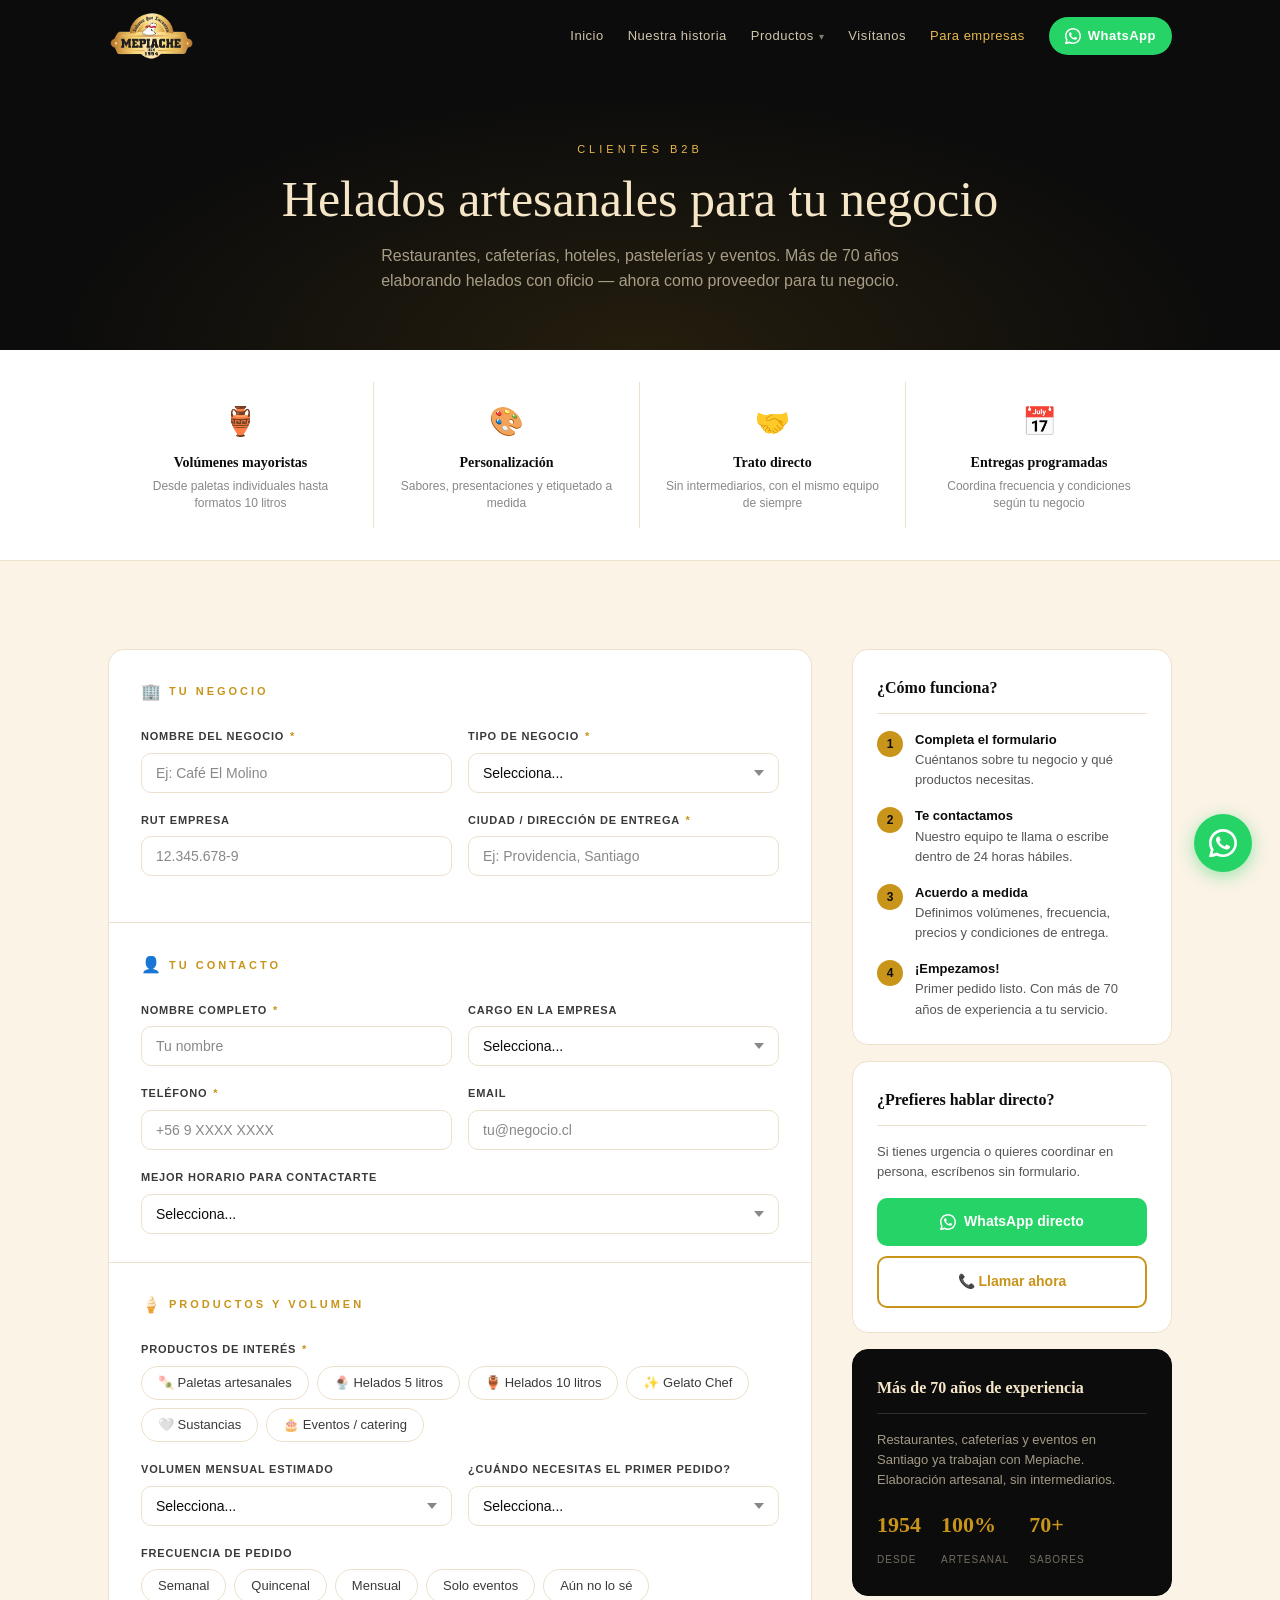
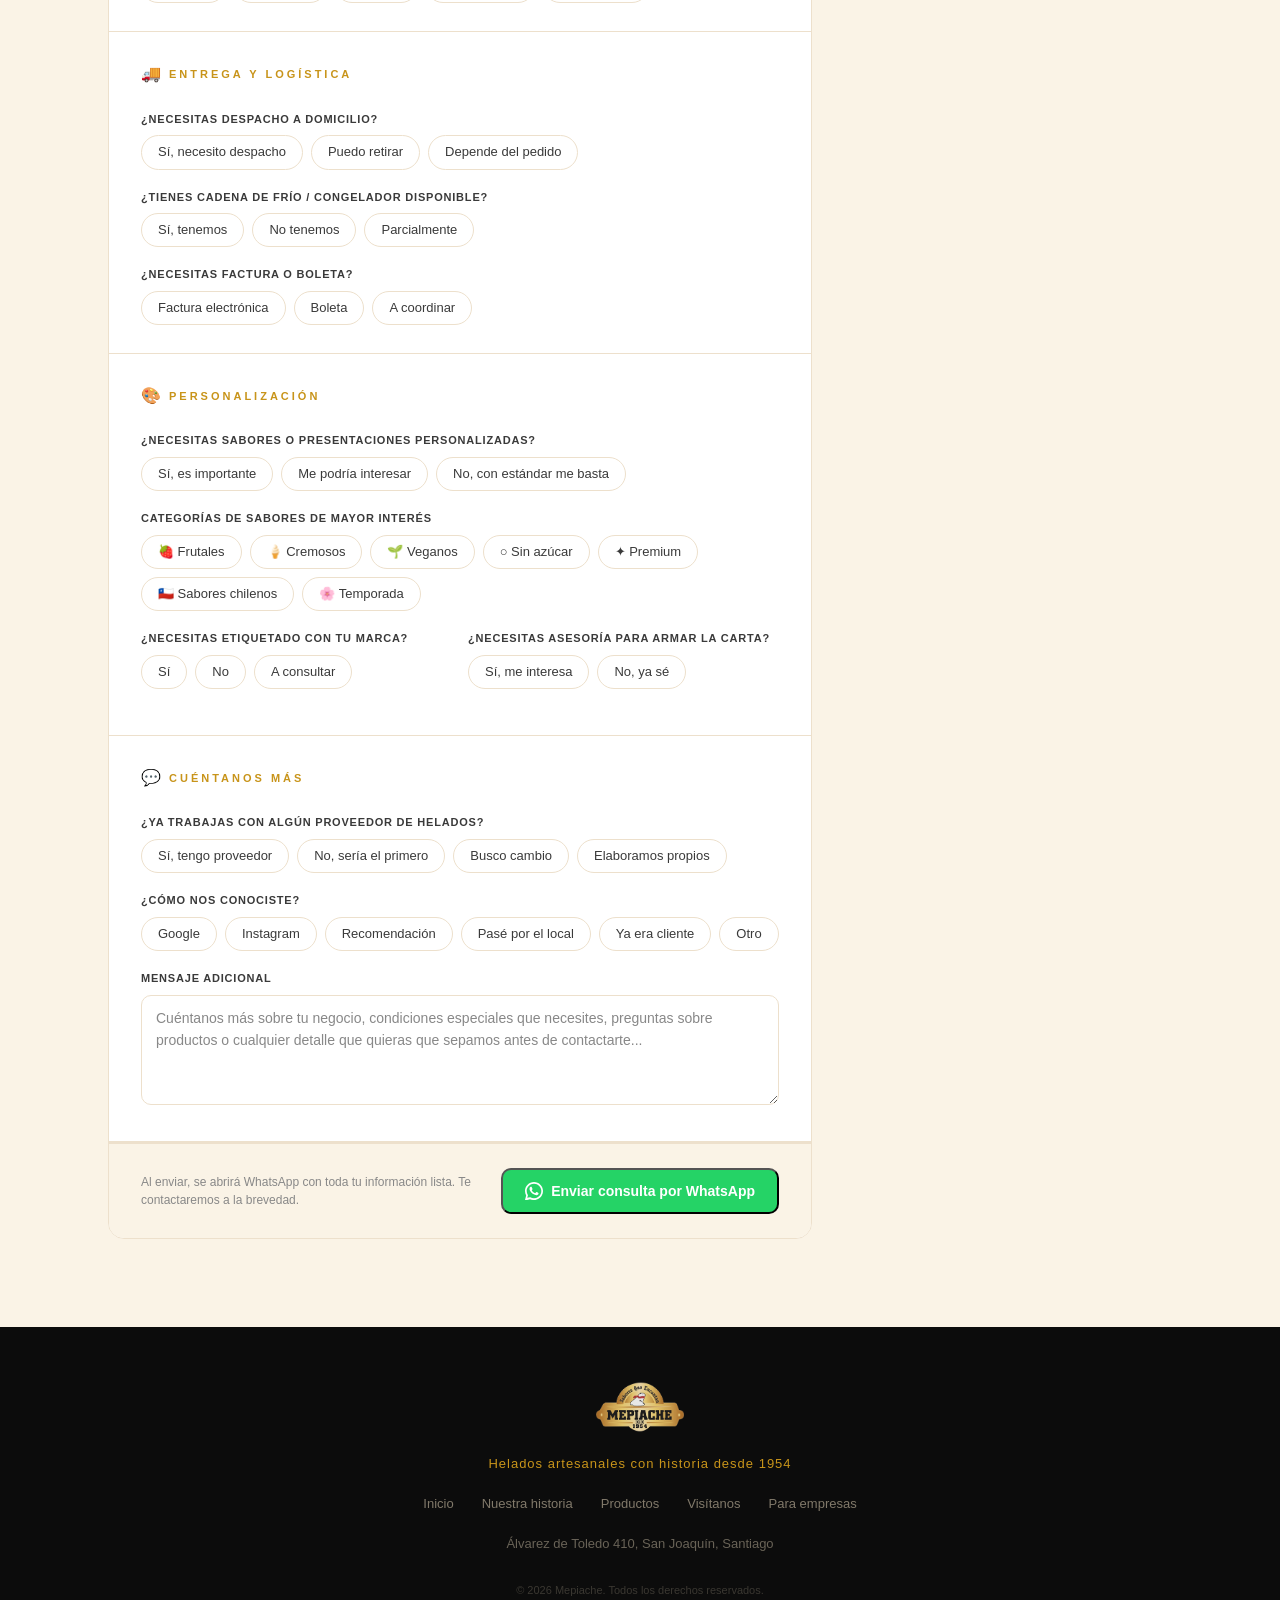
==== b2b.html @ dd3cbb59 "Conecto proyecto local con GitHub" ====
<!DOCTYPE html>
<html lang="es">
<head>
  <meta charset="UTF-8">
  <meta name="viewport" content="width=device-width, initial-scale=1.0">
  <title>Para Empresas — Mepiache Helados Artesanales</title>
  <meta name="description" content="Somos proveedores de helados artesanales para restaurantes, cafeterías, hoteles y eventos en Santiago. Más de 70 años de experiencia.">
  <link rel="stylesheet" href="styles.css">
</head>
<body>

  <!-- ════════════════ HEADER ════════════════ -->
  <header class="header">
    <div class="container header-inner">
      <a href="index.html" class="logo-link">
        <img src="logo.png" alt="Mepiache Helados Artesanales" class="logo-img">
      </a>
      <button class="menu-toggle" aria-label="Abrir menú" aria-expanded="false">
        <span></span><span></span><span></span>
      </button>
      <nav class="nav">
        <a href="index.html">Inicio</a>
        <a href="historia.html">Nuestra historia</a>
        <div class="nav-item">
          <a href="productos.html">Productos</a>
          <div class="dropdown-menu">
            <a href="productos.html#paletas"><span class="dropdown-icono">🍡</span>Paletas</a>
            <a href="productos.html#5litros"><span class="dropdown-icono">🍨</span>5 Litros</a>
            <a href="productos.html#10litros"><span class="dropdown-icono">🏺</span>10 Litros</a>
            <a href="productos.html#gelato"><span class="dropdown-icono">✨</span>Gelato Chef</a>
            <a href="productos.html#sustancias"><span class="dropdown-icono">🤍</span>Sustancias</a>
          </div>
        </div>
        <a href="visitanos.html">Visítanos</a>
        <a href="b2b.html" class="activo">Para empresas</a>
        <a href="https://wa.me/56963914909?text=Hola%20Mepiache" target="_blank" class="btn-whatsapp">
          <svg xmlns="http://www.w3.org/2000/svg" width="16" height="16" fill="currentColor" viewBox="0 0 24 24"><path d="M17.472 14.382c-.297-.149-1.758-.867-2.03-.967-.273-.099-.471-.148-.67.15-.197.297-.767.966-.94 1.164-.173.199-.347.223-.644.075-.297-.15-1.255-.463-2.39-1.475-.883-.788-1.48-1.761-1.653-2.059-.173-.297-.018-.458.13-.606.134-.133.298-.347.446-.52.149-.174.198-.298.298-.497.099-.198.05-.371-.025-.52-.075-.149-.669-1.612-.916-2.207-.242-.579-.487-.5-.669-.51-.173-.008-.371-.01-.57-.01-.198 0-.52.074-.792.372-.272.297-1.04 1.016-1.04 2.479 0 1.462 1.065 2.875 1.213 3.074.149.198 2.096 3.2 5.077 4.487.709.306 1.262.489 1.694.625.712.227 1.36.195 1.871.118.571-.085 1.758-.719 2.006-1.413.248-.694.248-1.289.173-1.413-.074-.124-.272-.198-.57-.347z"/><path d="M12 0C5.373 0 0 5.373 0 12c0 2.124.558 4.122 1.535 5.854L.057 23.571a.75.75 0 00.914.914l5.674-1.472A11.942 11.942 0 0012 24c6.627 0 12-5.373 12-12S18.627 0 12 0zm0 21.75a9.713 9.713 0 01-4.951-1.355l-.355-.21-3.668.952.978-3.584-.23-.368A9.713 9.713 0 012.25 12C2.25 6.615 6.615 2.25 12 2.25S21.75 6.615 21.75 12 17.385 21.75 12 21.75z"/></svg>
          WhatsApp
        </a>
      </nav>
    </div>
  </header>

  <!-- ════════════════ PAGE HERO ════════════════ -->
  <section class="page-hero">
    <div class="container">
      <span class="etiqueta-seccion claro">Clientes B2B</span>
      <h1 class="page-hero-titulo">Helados artesanales para tu negocio</h1>
      <p class="page-hero-sub">Restaurantes, cafeterías, hoteles, pastelerías y eventos. Más de 70 años elaborando helados con oficio — ahora como proveedor para tu negocio.</p>
    </div>
  </section>

  <!-- ════════════════ BENEFICIOS ════════════════ -->
  <div class="b2b-beneficios-strip">
    <div class="container">
      <div class="b2b-beneficios-grid">
        <div class="b2b-beneficio">
          <span class="b2b-beneficio-icono">🏺</span>
          <h4>Volúmenes mayoristas</h4>
          <p>Desde paletas individuales hasta formatos 10 litros</p>
        </div>
        <div class="b2b-beneficio">
          <span class="b2b-beneficio-icono">🎨</span>
          <h4>Personalización</h4>
          <p>Sabores, presentaciones y etiquetado a medida</p>
        </div>
        <div class="b2b-beneficio">
          <span class="b2b-beneficio-icono">🤝</span>
          <h4>Trato directo</h4>
          <p>Sin intermediarios, con el mismo equipo de siempre</p>
        </div>
        <div class="b2b-beneficio">
          <span class="b2b-beneficio-icono">📅</span>
          <h4>Entregas programadas</h4>
          <p>Coordina frecuencia y condiciones según tu negocio</p>
        </div>
      </div>
    </div>
  </div>

  <!-- ════════════════ FORMULARIO ════════════════ -->
  <section class="seccion seccion-crema">
    <div class="container">
      <div class="b2b-layout">

        <!-- ── Formulario principal ── -->
        <div>
          <form id="form-b2b" class="b2b-form" novalidate>

            <!-- Sec 1: Tu negocio -->
            <div class="b2b-form-sec">
              <p class="b2b-sec-titulo"><span class="b2b-sec-icono">🏢</span> Tu negocio</p>
              <div class="b2b-grid-2">
                <div class="form-grupo">
                  <label class="form-label" for="negocio-nombre">Nombre del negocio <span class="req">*</span></label>
                  <input id="negocio-nombre" class="form-input" type="text" placeholder="Ej: Café El Molino" required>
                </div>
                <div class="form-grupo">
                  <label class="form-label" for="negocio-tipo">Tipo de negocio <span class="req">*</span></label>
                  <select id="negocio-tipo" class="form-select" required>
                    <option value="">Selecciona...</option>
                    <option>Restaurante</option>
                    <option>Cafetería / Café</option>
                    <option>Hotel / Hostal</option>
                    <option>Pastelería / Panadería</option>
                    <option>Catering / Eventos</option>
                    <option>Supermercado / Almacén / Minimarket</option>
                    <option>Heladería / Gelatería</option>
                    <option>Casino / Servicio de alimentación</option>
                    <option>Empresa / Corporativo</option>
                    <option>Colegio / Universidad</option>
                    <option>Otro</option>
                  </select>
                </div>
              </div>
              <div class="b2b-grid-2">
                <div class="form-grupo">
                  <label class="form-label" for="negocio-rut">RUT empresa</label>
                  <input id="negocio-rut" class="form-input" type="text" placeholder="12.345.678-9">
                </div>
                <div class="form-grupo">
                  <label class="form-label" for="negocio-ciudad">Ciudad / Dirección de entrega <span class="req">*</span></label>
                  <input id="negocio-ciudad" class="form-input" type="text" placeholder="Ej: Providencia, Santiago" required>
                </div>
              </div>
            </div>

            <!-- Sec 2: Tu contacto -->
            <div class="b2b-form-sec">
              <p class="b2b-sec-titulo"><span class="b2b-sec-icono">👤</span> Tu contacto</p>
              <div class="b2b-grid-2">
                <div class="form-grupo">
                  <label class="form-label" for="contacto-nombre">Nombre completo <span class="req">*</span></label>
                  <input id="contacto-nombre" class="form-input" type="text" placeholder="Tu nombre" required>
                </div>
                <div class="form-grupo">
                  <label class="form-label" for="contacto-cargo">Cargo en la empresa</label>
                  <select id="contacto-cargo" class="form-select">
                    <option value="">Selecciona...</option>
                    <option>Dueño / Dueña</option>
                    <option>Gerente general</option>
                    <option>Encargado de compras</option>
                    <option>Chef / Cocinero jefe</option>
                    <option>Administrador / Administradora</option>
                    <option>Coordinador de eventos</option>
                    <option>Otro</option>
                  </select>
                </div>
              </div>
              <div class="b2b-grid-2">
                <div class="form-grupo">
                  <label class="form-label" for="contacto-tel">Teléfono <span class="req">*</span></label>
                  <input id="contacto-tel" class="form-input" type="tel" placeholder="+56 9 XXXX XXXX" required>
                </div>
                <div class="form-grupo">
                  <label class="form-label" for="contacto-email">Email</label>
                  <input id="contacto-email" class="form-input" type="email" placeholder="tu@negocio.cl">
                </div>
              </div>
              <div class="form-grupo">
                <label class="form-label" for="contacto-horario">Mejor horario para contactarte</label>
                <select id="contacto-horario" class="form-select">
                  <option value="">Selecciona...</option>
                  <option>Mañana (9:00 – 12:00)</option>
                  <option>Mediodía (12:00 – 14:00)</option>
                  <option>Tarde (14:00 – 18:00)</option>
                  <option>Cualquier hora de oficina</option>
                  <option>Solo WhatsApp (respondo cuando pueda)</option>
                </select>
              </div>
            </div>

            <!-- Sec 3: Productos y volumen -->
            <div class="b2b-form-sec">
              <p class="b2b-sec-titulo"><span class="b2b-sec-icono">🍦</span> Productos y volumen</p>
              <div class="form-grupo">
                <label class="form-label">Productos de interés <span class="req">*</span></label>
                <div class="form-chips">
                  <label><input type="checkbox" name="productos" class="form-chip-input" data-label="Paletas artesanales"><span class="form-chip-label">🍡 Paletas artesanales</span></label>
                  <label><input type="checkbox" name="productos" class="form-chip-input" data-label="Helados 5 litros"><span class="form-chip-label">🍨 Helados 5 litros</span></label>
                  <label><input type="checkbox" name="productos" class="form-chip-input" data-label="Helados 10 litros"><span class="form-chip-label">🏺 Helados 10 litros</span></label>
                  <label><input type="checkbox" name="productos" class="form-chip-input" data-label="Gelato Chef"><span class="form-chip-label">✨ Gelato Chef</span></label>
                  <label><input type="checkbox" name="productos" class="form-chip-input" data-label="Sustancias para elaboración"><span class="form-chip-label">🤍 Sustancias</span></label>
                  <label><input type="checkbox" name="productos" class="form-chip-input" data-label="Productos para eventos / catering"><span class="form-chip-label">🎂 Eventos / catering</span></label>
                </div>
                <p class="form-error-msg" id="productos-error">Selecciona al menos un producto</p>
              </div>
              <div class="b2b-grid-2">
                <div class="form-grupo">
                  <label class="form-label" for="volumen">Volumen mensual estimado</label>
                  <select id="volumen" class="form-select">
                    <option value="">Selecciona...</option>
                    <option>Menos de 50 unidades / mes</option>
                    <option>50 – 200 unidades / mes</option>
                    <option>200 – 500 unidades / mes</option>
                    <option>Más de 500 unidades / mes</option>
                    <option>Pedido único / evento</option>
                    <option>Aún no lo sé</option>
                  </select>
                </div>
                <div class="form-grupo">
                  <label class="form-label" for="primer-pedido">¿Cuándo necesitas el primer pedido?</label>
                  <select id="primer-pedido" class="form-select">
                    <option value="">Selecciona...</option>
                    <option>Lo antes posible</option>
                    <option>En 1 – 2 semanas</option>
                    <option>Este mes</option>
                    <option>El próximo mes</option>
                    <option>Estoy cotizando (sin fecha aún)</option>
                  </select>
                </div>
              </div>
              <div class="form-grupo">
                <label class="form-label">Frecuencia de pedido</label>
                <div class="form-chips">
                  <label><input type="radio" name="frecuencia" class="form-chip-input form-chip-radio" data-label="Semanal"><span class="form-chip-label">Semanal</span></label>
                  <label><input type="radio" name="frecuencia" class="form-chip-input form-chip-radio" data-label="Quincenal"><span class="form-chip-label">Quincenal</span></label>
                  <label><input type="radio" name="frecuencia" class="form-chip-input form-chip-radio" data-label="Mensual"><span class="form-chip-label">Mensual</span></label>
                  <label><input type="radio" name="frecuencia" class="form-chip-input form-chip-radio" data-label="Solo para eventos puntuales"><span class="form-chip-label">Solo eventos</span></label>
                  <label><input type="radio" name="frecuencia" class="form-chip-input form-chip-radio" data-label="Aún no lo sé"><span class="form-chip-label">Aún no lo sé</span></label>
                </div>
              </div>
            </div>

            <!-- Sec 4: Logística -->
            <div class="b2b-form-sec">
              <p class="b2b-sec-titulo"><span class="b2b-sec-icono">🚚</span> Entrega y logística</p>
              <div class="form-grupo">
                <label class="form-label">¿Necesitas despacho a domicilio?</label>
                <div class="form-chips">
                  <label><input type="radio" name="despacho" class="form-chip-input form-chip-radio" data-label="Sí, necesito despacho a mi local"><span class="form-chip-label">Sí, necesito despacho</span></label>
                  <label><input type="radio" name="despacho" class="form-chip-input form-chip-radio" data-label="Puedo retirar en San Joaquín"><span class="form-chip-label">Puedo retirar</span></label>
                  <label><input type="radio" name="despacho" class="form-chip-input form-chip-radio" data-label="Depende del volumen del pedido"><span class="form-chip-label">Depende del pedido</span></label>
                </div>
              </div>
              <div class="form-grupo">
                <label class="form-label">¿Tienes cadena de frío / congelador disponible?</label>
                <div class="form-chips">
                  <label><input type="radio" name="frio" class="form-chip-input form-chip-radio" data-label="Sí, tenemos congelador adecuado"><span class="form-chip-label">Sí, tenemos</span></label>
                  <label><input type="radio" name="frio" class="form-chip-input form-chip-radio" data-label="No tenemos, necesitamos orientación"><span class="form-chip-label">No tenemos</span></label>
                  <label><input type="radio" name="frio" class="form-chip-input form-chip-radio" data-label="Tenemos de forma parcial"><span class="form-chip-label">Parcialmente</span></label>
                </div>
              </div>
              <div class="form-grupo">
                <label class="form-label">¿Necesitas factura o boleta?</label>
                <div class="form-chips">
                  <label><input type="radio" name="factura" class="form-chip-input form-chip-radio" data-label="Factura electrónica"><span class="form-chip-label">Factura electrónica</span></label>
                  <label><input type="radio" name="factura" class="form-chip-input form-chip-radio" data-label="Boleta"><span class="form-chip-label">Boleta</span></label>
                  <label><input type="radio" name="factura" class="form-chip-input form-chip-radio" data-label="Indiferente / A coordinar"><span class="form-chip-label">A coordinar</span></label>
                </div>
              </div>
            </div>

            <!-- Sec 5: Personalización -->
            <div class="b2b-form-sec">
              <p class="b2b-sec-titulo"><span class="b2b-sec-icono">🎨</span> Personalización</p>
              <div class="form-grupo">
                <label class="form-label">¿Necesitas sabores o presentaciones personalizadas?</label>
                <div class="form-chips">
                  <label><input type="radio" name="personalizado" class="form-chip-input form-chip-radio" data-label="Sí, es importante para nosotros"><span class="form-chip-label">Sí, es importante</span></label>
                  <label><input type="radio" name="personalizado" class="form-chip-input form-chip-radio" data-label="Me podría interesar saber más"><span class="form-chip-label">Me podría interesar</span></label>
                  <label><input type="radio" name="personalizado" class="form-chip-input form-chip-radio" data-label="No, con los sabores estándar me basta"><span class="form-chip-label">No, con estándar me basta</span></label>
                </div>
              </div>
              <div class="form-grupo">
                <label class="form-label">Categorías de sabores de mayor interés</label>
                <div class="form-chips">
                  <label><input type="checkbox" name="sabores-tipo" class="form-chip-input" data-label="Frutales"><span class="form-chip-label">🍓 Frutales</span></label>
                  <label><input type="checkbox" name="sabores-tipo" class="form-chip-input" data-label="Cremosos / Lácteos"><span class="form-chip-label">🍦 Cremosos</span></label>
                  <label><input type="checkbox" name="sabores-tipo" class="form-chip-input" data-label="Veganos / Sin lactosa"><span class="form-chip-label">🌱 Veganos</span></label>
                  <label><input type="checkbox" name="sabores-tipo" class="form-chip-input" data-label="Sin azúcar"><span class="form-chip-label">○ Sin azúcar</span></label>
                  <label><input type="checkbox" name="sabores-tipo" class="form-chip-input" data-label="Premium / Gourmet"><span class="form-chip-label">✦ Premium</span></label>
                  <label><input type="checkbox" name="sabores-tipo" class="form-chip-input" data-label="Sabores chilenos clásicos (lúcuma, chirimoya, manjar)"><span class="form-chip-label">🇨🇱 Sabores chilenos</span></label>
                  <label><input type="checkbox" name="sabores-tipo" class="form-chip-input" data-label="Sabores de temporada"><span class="form-chip-label">🌸 Temporada</span></label>
                </div>
              </div>
              <div class="b2b-grid-2">
                <div class="form-grupo">
                  <label class="form-label">¿Necesitas etiquetado con tu marca?</label>
                  <div class="form-chips">
                    <label><input type="radio" name="etiquetado" class="form-chip-input form-chip-radio" data-label="Sí, quiero etiquetado con mi marca"><span class="form-chip-label">Sí</span></label>
                    <label><input type="radio" name="etiquetado" class="form-chip-input form-chip-radio" data-label="No, con etiqueta Mepiache está bien"><span class="form-chip-label">No</span></label>
                    <label><input type="radio" name="etiquetado" class="form-chip-input form-chip-radio" data-label="A consultar"><span class="form-chip-label">A consultar</span></label>
                  </div>
                </div>
                <div class="form-grupo">
                  <label class="form-label">¿Necesitas asesoría para armar la carta?</label>
                  <div class="form-chips">
                    <label><input type="radio" name="asesoria" class="form-chip-input form-chip-radio" data-label="Sí, me gustaría orientación para la carta"><span class="form-chip-label">Sí, me interesa</span></label>
                    <label><input type="radio" name="asesoria" class="form-chip-input form-chip-radio" data-label="No, ya sé lo que necesito"><span class="form-chip-label">No, ya sé</span></label>
                  </div>
                </div>
              </div>
            </div>

            <!-- Sec 6: Sobre tu situación actual -->
            <div class="b2b-form-sec">
              <p class="b2b-sec-titulo"><span class="b2b-sec-icono">💬</span> Cuéntanos más</p>
              <div class="form-grupo">
                <label class="form-label">¿Ya trabajas con algún proveedor de helados?</label>
                <div class="form-chips">
                  <label><input type="radio" name="proveedor" class="form-chip-input form-chip-radio" data-label="Sí, tengo proveedor actual"><span class="form-chip-label">Sí, tengo proveedor</span></label>
                  <label><input type="radio" name="proveedor" class="form-chip-input form-chip-radio" data-label="No, sería el primero"><span class="form-chip-label">No, sería el primero</span></label>
                  <label><input type="radio" name="proveedor" class="form-chip-input form-chip-radio" data-label="Tenía uno pero busco cambio"><span class="form-chip-label">Busco cambio</span></label>
                  <label><input type="radio" name="proveedor" class="form-chip-input form-chip-radio" data-label="Actualmente elaboramos nuestros propios helados"><span class="form-chip-label">Elaboramos propios</span></label>
                </div>
              </div>
              <div class="form-grupo">
                <label class="form-label">¿Cómo nos conociste?</label>
                <div class="form-chips">
                  <label><input type="radio" name="origen" class="form-chip-input form-chip-radio" data-label="Google / búsqueda web"><span class="form-chip-label">Google</span></label>
                  <label><input type="radio" name="origen" class="form-chip-input form-chip-radio" data-label="Instagram"><span class="form-chip-label">Instagram</span></label>
                  <label><input type="radio" name="origen" class="form-chip-input form-chip-radio" data-label="Recomendación de otro negocio"><span class="form-chip-label">Recomendación</span></label>
                  <label><input type="radio" name="origen" class="form-chip-input form-chip-radio" data-label="Pasé por el local en San Joaquín"><span class="form-chip-label">Pasé por el local</span></label>
                  <label><input type="radio" name="origen" class="form-chip-input form-chip-radio" data-label="Ya era cliente como persona"><span class="form-chip-label">Ya era cliente</span></label>
                  <label><input type="radio" name="origen" class="form-chip-input form-chip-radio" data-label="Otro"><span class="form-chip-label">Otro</span></label>
                </div>
              </div>
              <div class="form-grupo">
                <label class="form-label" for="mensaje">Mensaje adicional</label>
                <textarea id="mensaje" class="form-textarea" placeholder="Cuéntanos más sobre tu negocio, condiciones especiales que necesites, preguntas sobre productos o cualquier detalle que quieras que sepamos antes de contactarte..."></textarea>
              </div>
            </div>

            <!-- Submit -->
            <div class="b2b-submit-area">
              <p class="b2b-submit-nota">Al enviar, se abrirá WhatsApp con toda tu información lista. Te contactaremos a la brevedad.</p>
              <button type="submit" class="btn-wa">
                <svg xmlns="http://www.w3.org/2000/svg" width="18" height="18" fill="currentColor" viewBox="0 0 24 24"><path d="M17.472 14.382c-.297-.149-1.758-.867-2.03-.967-.273-.099-.471-.148-.67.15-.197.297-.767.966-.94 1.164-.173.199-.347.223-.644.075-.297-.15-1.255-.463-2.39-1.475-.883-.788-1.48-1.761-1.653-2.059-.173-.297-.018-.458.13-.606.134-.133.298-.347.446-.52.149-.174.198-.298.298-.497.099-.198.05-.371-.025-.52-.075-.149-.669-1.612-.916-2.207-.242-.579-.487-.5-.669-.51-.173-.008-.371-.01-.57-.01-.198 0-.52.074-.792.372-.272.297-1.04 1.016-1.04 2.479 0 1.462 1.065 2.875 1.213 3.074.149.198 2.096 3.2 5.077 4.487.709.306 1.262.489 1.694.625.712.227 1.36.195 1.871.118.571-.085 1.758-.719 2.006-1.413.248-.694.248-1.289.173-1.413-.074-.124-.272-.198-.57-.347z"/><path d="M12 0C5.373 0 0 5.373 0 12c0 2.124.558 4.122 1.535 5.854L.057 23.571a.75.75 0 00.914.914l5.674-1.472A11.942 11.942 0 0012 24c6.627 0 12-5.373 12-12S18.627 0 12 0zm0 21.75a9.713 9.713 0 01-4.951-1.355l-.355-.21-3.668.952.978-3.584-.23-.368A9.713 9.713 0 012.25 12C2.25 6.615 6.615 2.25 12 2.25S21.75 6.615 21.75 12 17.385 21.75 12 21.75z"/></svg>
                Enviar consulta por WhatsApp
              </button>
            </div>

          </form>
        </div>

        <!-- ── Sidebar ── -->
        <aside class="b2b-sidebar">

          <div class="b2b-sidebar-card">
            <h3>¿Cómo funciona?</h3>
            <div class="b2b-paso">
              <div class="b2b-paso-num">1</div>
              <p><strong>Completa el formulario</strong><br>Cuéntanos sobre tu negocio y qué productos necesitas.</p>
            </div>
            <div class="b2b-paso">
              <div class="b2b-paso-num">2</div>
              <p><strong>Te contactamos</strong><br>Nuestro equipo te llama o escribe dentro de 24 horas hábiles.</p>
            </div>
            <div class="b2b-paso">
              <div class="b2b-paso-num">3</div>
              <p><strong>Acuerdo a medida</strong><br>Definimos volúmenes, frecuencia, precios y condiciones de entrega.</p>
            </div>
            <div class="b2b-paso">
              <div class="b2b-paso-num">4</div>
              <p><strong>¡Empezamos!</strong><br>Primer pedido listo. Con más de 70 años de experiencia a tu servicio.</p>
            </div>
          </div>

          <div class="b2b-sidebar-card">
            <h3>¿Prefieres hablar directo?</h3>
            <p style="font-family: Arial, sans-serif; font-size: 13px; color: var(--gris-texto); margin-bottom: 16px; line-height: 1.55;">Si tienes urgencia o quieres coordinar en persona, escríbenos sin formulario.</p>
            <div style="display: flex; flex-direction: column; gap: 10px;">
              <a href="https://wa.me/56963914909?text=Hola%20Mepiache,%20quiero%20consultar%20sobre%20ser%20cliente%20B2B" target="_blank" class="btn-wa btn-full">
                <svg xmlns="http://www.w3.org/2000/svg" width="16" height="16" fill="currentColor" viewBox="0 0 24 24"><path d="M17.472 14.382c-.297-.149-1.758-.867-2.03-.967-.273-.099-.471-.148-.67.15-.197.297-.767.966-.94 1.164-.173.199-.347.223-.644.075-.297-.15-1.255-.463-2.39-1.475-.883-.788-1.48-1.761-1.653-2.059-.173-.297-.018-.458.13-.606.134-.133.298-.347.446-.52.149-.174.198-.298.298-.497.099-.198.05-.371-.025-.52-.075-.149-.669-1.612-.916-2.207-.242-.579-.487-.5-.669-.51-.173-.008-.371-.01-.57-.01-.198 0-.52.074-.792.372-.272.297-1.04 1.016-1.04 2.479 0 1.462 1.065 2.875 1.213 3.074.149.198 2.096 3.2 5.077 4.487.709.306 1.262.489 1.694.625.712.227 1.36.195 1.871.118.571-.085 1.758-.719 2.006-1.413.248-.694.248-1.289.173-1.413-.074-.124-.272-.198-.57-.347z"/><path d="M12 0C5.373 0 0 5.373 0 12c0 2.124.558 4.122 1.535 5.854L.057 23.571a.75.75 0 00.914.914l5.674-1.472A11.942 11.942 0 0012 24c6.627 0 12-5.373 12-12S18.627 0 12 0zm0 21.75a9.713 9.713 0 01-4.951-1.355l-.355-.21-3.668.952.978-3.584-.23-.368A9.713 9.713 0 012.25 12C2.25 6.615 6.615 2.25 12 2.25S21.75 6.615 21.75 12 17.385 21.75 12 21.75z"/></svg>
                WhatsApp directo
              </a>
              <a href="tel:+56963914909" class="btn-outline btn-full">📞 Llamar ahora</a>
            </div>
          </div>

          <div class="b2b-sidebar-card oscuro">
            <h3>Más de 70 años de experiencia</h3>
            <p style="font-family: Arial, sans-serif; font-size: 13px; color: rgba(245,230,200,0.65); line-height: 1.55; margin: 0;">Restaurantes, cafeterías y eventos en Santiago ya trabajan con Mepiache. Elaboración artesanal, sin intermediarios.</p>
            <div class="b2b-stats-mini">
              <div class="b2b-stat-mini">
                <strong>1954</strong>
                <span>Desde</span>
              </div>
              <div class="b2b-stat-mini">
                <strong>100%</strong>
                <span>Artesanal</span>
              </div>
              <div class="b2b-stat-mini">
                <strong>70+</strong>
                <span>Sabores</span>
              </div>
            </div>
          </div>

        </aside>
      </div>
    </div>
  </section>

  <!-- ════════════════ FOOTER ════════════════ -->
  <footer class="footer">
    <div class="container footer-inner">
      <img src="logo.png" alt="Mepiache" class="footer-logo">
      <p class="footer-tagline" data-config="tagline">Helados artesanales con historia desde 1954</p>
      <div class="footer-links">
        <a href="index.html">Inicio</a>
        <a href="historia.html">Nuestra historia</a>
        <a href="productos.html">Productos</a>
        <a href="visitanos.html">Visítanos</a>
        <a href="b2b.html">Para empresas</a>
      </div>
      <p class="footer-datos" data-config="direccion">Álvarez de Toledo 410, San Joaquín, Santiago</p>
      <p class="footer-copy" data-config="copyright">© 2026 Mepiache. Todos los derechos reservados.</p>
    </div>
  </footer>

  <a href="https://wa.me/56963914909?text=Hola%20Mepiache" target="_blank" class="wa-flotante" title="Escribir por WhatsApp">
    <svg xmlns="http://www.w3.org/2000/svg" width="28" height="28" fill="white" viewBox="0 0 24 24"><path d="M17.472 14.382c-.297-.149-1.758-.867-2.03-.967-.273-.099-.471-.148-.67.15-.197.297-.767.966-.94 1.164-.173.199-.347.223-.644.075-.297-.15-1.255-.463-2.39-1.475-.883-.788-1.48-1.761-1.653-2.059-.173-.297-.018-.458.13-.606.134-.133.298-.347.446-.52.149-.174.198-.298.298-.497.099-.198.05-.371-.025-.52-.075-.149-.669-1.612-.916-2.207-.242-.579-.487-.5-.669-.51-.173-.008-.371-.01-.57-.01-.198 0-.52.074-.792.372-.272.297-1.04 1.016-1.04 2.479 0 1.462 1.065 2.875 1.213 3.074.149.198 2.096 3.2 5.077 4.487.709.306 1.262.489 1.694.625.712.227 1.36.195 1.871.118.571-.085 1.758-.719 2.006-1.413.248-.694.248-1.289.173-1.413-.074-.124-.272-.198-.57-.347z"/><path d="M12 0C5.373 0 0 5.373 0 12c0 2.124.558 4.122 1.535 5.854L.057 23.571a.75.75 0 00.914.914l5.674-1.472A11.942 11.942 0 0012 24c6.627 0 12-5.373 12-12S18.627 0 12 0zm0 21.75a9.713 9.713 0 01-4.951-1.355l-.355-.21-3.668.952.978-3.584-.23-.368A9.713 9.713 0 012.25 12C2.25 6.615 6.615 2.25 12 2.25S21.75 6.615 21.75 12 17.385 21.75 12 21.75z"/></svg>
  </a>

  <script src="config.js"></script>
  <script>
    window.addEventListener('scroll', () => {
      document.querySelector('.header').classList.toggle('scrolled', window.scrollY > 40);
    });
    var menuToggle = document.querySelector('.menu-toggle');
    var headerEl   = document.querySelector('.header');
    menuToggle.addEventListener('click', function () {
      var open = headerEl.classList.toggle('menu-abierto');
      this.setAttribute('aria-expanded', String(open));
    });
    document.querySelectorAll('.nav-item > a').forEach(function(a) {
      a.addEventListener('click', function(e) {
        if (window.innerWidth <= 768) { e.preventDefault(); this.closest('.nav-item').classList.toggle('abierto'); }
      });
    });
    document.addEventListener('click', function(e) {
      if (!e.target.closest('.nav-item')) document.querySelectorAll('.nav-item').forEach(function(n) { n.classList.remove('abierto'); });
      if (!e.target.closest('.header')) { headerEl.classList.remove('menu-abierto'); menuToggle.setAttribute('aria-expanded', 'false'); }
    });

    /* ── Envío del formulario B2B → WhatsApp ── */
    document.getElementById('form-b2b').addEventListener('submit', function(e) {
      e.preventDefault();

      var valid = true;

      // Validar campos required
      this.querySelectorAll('[required]').forEach(function(el) {
        el.classList.remove('error');
        if (!el.value.trim()) { el.classList.add('error'); valid = false; }
      });

      // Validar al menos 1 producto
      var prods = document.querySelectorAll('input[name="productos"]:checked');
      var prodErr = document.getElementById('productos-error');
      if (prods.length === 0) {
        prodErr.classList.add('visible');
        valid = false;
      } else {
        prodErr.classList.remove('visible');
      }

      if (!valid) {
        var first = document.querySelector('.form-input.error, .form-select.error, .form-error-msg.visible');
        if (first) first.scrollIntoView({ behavior: 'smooth', block: 'center' });
        return;
      }

      // Helpers
      var val = function(id) { return document.getElementById(id).value.trim(); };
      var checked = function(name) {
        var arr = [];
        document.querySelectorAll('input[name="' + name + '"]:checked').forEach(function(el) { arr.push(el.dataset.label); });
        return arr;
      };
      var radio = function(name) {
        var el = document.querySelector('input[name="' + name + '"]:checked');
        return el ? el.dataset.label : '';
      };

      // Construir mensaje
      var L = [];
      L.push('Hola Mepiache, me interesa trabajar con ustedes como cliente B2B.\n');

      L.push('🏢 *Negocio:* ' + val('negocio-nombre') + ' (' + val('negocio-tipo') + ')');
      if (val('negocio-rut')) L.push('🪪 *RUT:* ' + val('negocio-rut'));
      L.push('📍 *Ubicación:* ' + val('negocio-ciudad'));
      L.push('');

      var cargo = val('contacto-cargo');
      L.push('👤 *Contacto:* ' + val('contacto-nombre') + (cargo ? ', ' + cargo : ''));
      L.push('📞 *Teléfono:* ' + val('contacto-tel'));
      if (val('contacto-email'))  L.push('✉️ *Email:* ' + val('contacto-email'));
      if (val('contacto-horario')) L.push('⏰ *Mejor hora:* ' + val('contacto-horario'));
      L.push('');

      var productos = checked('productos');
      if (productos.length) {
        L.push('🍦 *Productos de interés:*');
        productos.forEach(function(p) { L.push('  · ' + p); });
        L.push('');
      }
      if (val('volumen'))       L.push('📦 *Volumen mensual:* ' + val('volumen'));
      if (val('primer-pedido')) L.push('📅 *Primer pedido:* ' + val('primer-pedido'));
      if (radio('frecuencia'))  L.push('🔄 *Frecuencia:* ' + radio('frecuencia'));
      if (radio('despacho'))    L.push('🚚 *Despacho:* ' + radio('despacho'));
      if (radio('frio'))        L.push('❄️ *Cadena de frío:* ' + radio('frio'));
      if (radio('factura'))     L.push('🧾 *Facturación:* ' + radio('factura'));
      L.push('');

      if (radio('personalizado')) L.push('🎨 *Personalización:* ' + radio('personalizado'));
      var saboresTipo = checked('sabores-tipo');
      if (saboresTipo.length) L.push('🍓 *Sabores preferidos:* ' + saboresTipo.join(', '));
      if (radio('etiquetado'))  L.push('🏷️ *Etiquetado propio:* ' + radio('etiquetado'));
      if (radio('asesoria'))    L.push('📋 *Asesoría carta:* ' + radio('asesoria'));
      L.push('');

      if (radio('proveedor'))   L.push('🤝 *Proveedor actual:* ' + radio('proveedor'));
      if (radio('origen'))      L.push('📣 *Cómo nos conoció:* ' + radio('origen'));

      if (val('mensaje')) {
        L.push('');
        L.push('💬 *Notas adicionales:*');
        L.push(val('mensaje'));
      }

      var url = 'https://wa.me/' + MEPIACHE.wa + '?text=' + encodeURIComponent(L.join('\n'));
      window.open(url, '_blank');
    });

    // Quitar error al corregir campo
    document.querySelectorAll('.form-input[required], .form-select[required]').forEach(function(el) {
      el.addEventListener('input', function() { this.classList.remove('error'); });
    });
    document.querySelectorAll('input[name="productos"]').forEach(function(cb) {
      cb.addEventListener('change', function() {
        if (document.querySelectorAll('input[name="productos"]:checked').length > 0) {
          document.getElementById('productos-error').classList.remove('visible');
        }
      });
    });
  </script>
</body>
</html>
---- styles.css ----
/* ═══════════════════════════════════════════════════
   MEPIACHE — Helados Artesanales Desde 1954
   Paleta: Crema · Dorado · Café · Negro suave
═══════════════════════════════════════════════════ */

/* ── VARIABLES ─────────────────────────────────── */
:root {
  --negro:        #0C0C0C;
  --negro-suave:  #1A1A1A;
  --cafe:         #0C0C0C;
  --cafe-medio:   #3A3A3A;
  --dorado:       #C8941A;
  --dorado-claro: #E8B84B;
  --crema:        #F5E6C8;
  --crema-suave:  #FAF3E6;
  --crema-oscura: #EDE0CC;
  --blanco:       #FFFFFF;
  --gris-texto:   #555555;
  --gris-suave:   #888888;
  --burdeo:       #7D2B38;
  --radio:        10px;
  --radio-lg:     16px;
  --sombra:       0 4px 24px rgba(44,26,14,0.10);
  --sombra-hover: 0 10px 36px rgba(44,26,14,0.16);
}

/* ── RESET Y BASE ──────────────────────────────── */
* { box-sizing: border-box; margin: 0; padding: 0; }
html { scroll-behavior: smooth; }
body {
  font-family: 'Georgia', 'Times New Roman', serif;
  color: var(--cafe);
  background: var(--blanco);
  line-height: 1.7;
}
.container {
  max-width: 1120px;
  margin: 0 auto;
  padding: 0 28px;
}
img { max-width: 100%; display: block; }
a { text-decoration: none; }
ul { list-style: none; }

/* ── UTILIDADES ────────────────────────────────── */
.etiqueta-seccion {
  font-family: Arial, sans-serif;
  font-size: 11px;
  letter-spacing: 4px;
  text-transform: uppercase;
  color: var(--dorado);
  margin-bottom: 10px;
  display: block;
}
.etiqueta-seccion.claro { color: var(--dorado-claro); }

.titulo-seccion {
  font-size: clamp(26px, 3.5vw, 40px);
  font-weight: normal;
  line-height: 1.2;
  margin-bottom: 14px;
  color: var(--cafe);
}
.titulo-seccion.claro { color: var(--crema); }

.subtitulo-seccion {
  font-family: Arial, sans-serif;
  font-size: 16px;
  color: var(--gris-texto);
  max-width: 580px;
  line-height: 1.6;
  margin-bottom: 48px;
}

/* ── BOTONES ────────────────────────────────────── */
.btn-primario {
  display: inline-block;
  background: var(--dorado);
  color: var(--negro);
  font-weight: bold;
  font-size: 14px;
  padding: 13px 28px;
  border-radius: var(--radio);
  border: 2px solid var(--dorado);
  cursor: pointer;
  font-family: Arial, sans-serif;
  transition: background 0.2s, transform 0.15s;
  letter-spacing: 0.3px;
}
.btn-primario:hover {
  background: var(--dorado-claro);
  border-color: var(--dorado-claro);
  transform: translateY(-2px);
}
.btn-secundario {
  display: inline-block;
  background: transparent;
  color: var(--crema);
  font-weight: bold;
  font-size: 14px;
  padding: 13px 28px;
  border-radius: var(--radio);
  border: 2px solid rgba(245,230,200,0.6);
  font-family: Arial, sans-serif;
  transition: background 0.2s, color 0.2s, border-color 0.2s;
}
.btn-secundario:hover {
  background: var(--crema);
  color: var(--cafe);
  border-color: var(--crema);
}
.btn-outline {
  display: inline-block;
  background: transparent;
  color: var(--dorado);
  font-weight: bold;
  font-size: 14px;
  padding: 12px 26px;
  border-radius: var(--radio);
  border: 2px solid var(--dorado);
  font-family: Arial, sans-serif;
  transition: background 0.2s, color 0.2s;
}
.btn-outline:hover {
  background: var(--dorado);
  color: var(--negro);
}
.btn-outline.claro {
  color: var(--crema);
  border-color: rgba(245,230,200,0.5);
}
.btn-outline.claro:hover {
  background: var(--crema);
  color: var(--cafe);
  border-color: var(--crema);
}
.btn-wa {
  display: inline-flex;
  align-items: center;
  gap: 8px;
  background: #25D366;
  color: white;
  font-weight: bold;
  font-size: 14px;
  padding: 12px 22px;
  border-radius: var(--radio);
  font-family: Arial, sans-serif;
  transition: background 0.2s, transform 0.15s;
}
.btn-wa:hover {
  background: #1DA855;
  transform: translateY(-2px);
}
.btn-wa svg { flex-shrink: 0; }
.btn-full { width: 100%; text-align: center; justify-content: center; }

/* ── HEADER ─────────────────────────────────────── */
.header {
  position: sticky;
  top: 0;
  z-index: 200;
  background: var(--cafe);
  padding: 10px 0;
  transition: box-shadow 0.3s;
}
.header.scrolled {
  box-shadow: 0 2px 20px rgba(0,0,0,0.4);
}
.header-inner {
  display: flex;
  justify-content: space-between;
  align-items: center;
  gap: 16px;
}
.logo-img { height: 52px; width: auto; }
.nav {
  display: flex;
  align-items: center;
  gap: 24px;
}
.nav a {
  color: var(--crema);
  font-family: Arial, sans-serif;
  font-size: 13px;
  letter-spacing: 0.5px;
  transition: color 0.2s;
  opacity: 0.85;
}
.nav a:hover,
.nav a.activo { color: var(--dorado-claro); opacity: 1; }

/* ── NAV DROPDOWN ────────────────────────────────── */
.nav-item {
  position: relative;
}
.nav-item > a {
  display: flex;
  align-items: center;
  gap: 5px;
}
.nav-item > a::after {
  content: '▾';
  font-size: 10px;
  opacity: 0.6;
  transition: transform 0.2s;
}
.nav-item:hover > a::after,
.nav-item.abierto > a::after { transform: rotate(180deg); opacity: 1; }

.dropdown-menu {
  position: absolute;
  top: calc(100% + 14px);
  left: 50%;
  transform: translateX(-50%) translateY(-6px);
  background: var(--negro-suave);
  border: 1px solid rgba(200,148,26,0.22);
  border-radius: var(--radio);
  padding: 6px 0;
  min-width: 195px;
  box-shadow: 0 10px 36px rgba(0,0,0,0.45);
  opacity: 0;
  visibility: hidden;
  transition: opacity 0.2s, transform 0.2s, visibility 0.2s;
  z-index: 300;
}
.nav-item:hover .dropdown-menu,
.nav-item.abierto .dropdown-menu {
  opacity: 1;
  visibility: visible;
  transform: translateX(-50%) translateY(0);
}
.dropdown-menu::before {
  content: '';
  position: absolute;
  top: -6px;
  left: 50%;
  transform: translateX(-50%);
  border: 6px solid transparent;
  border-top: none;
  border-bottom-color: rgba(200,148,26,0.22);
}
.dropdown-menu a {
  display: flex !important;
  align-items: center;
  gap: 10px;
  padding: 9px 18px;
  color: rgba(245,230,200,0.82) !important;
  font-family: Arial, sans-serif;
  font-size: 13px;
  opacity: 1 !important;
  transition: background 0.15s, color 0.15s !important;
  letter-spacing: 0.3px;
}
.dropdown-menu a:hover {
  background: rgba(200,148,26,0.13);
  color: var(--dorado-claro) !important;
}
.dropdown-icono { font-size: 14px; width: 18px; text-align: center; flex-shrink: 0; }

.btn-whatsapp {
  display: flex;
  align-items: center;
  gap: 7px;
  background: #25D366;
  color: white !important;
  padding: 8px 16px;
  border-radius: 20px;
  font-size: 13px;
  font-weight: bold;
  font-family: Arial, sans-serif;
  transition: background 0.2s, transform 0.2s;
  opacity: 1 !important;
}
.btn-whatsapp:hover { background: #1DA855; transform: translateY(-1px); }

/* ── MENÚ HAMBURGUESA ───────────────────────────── */
.menu-toggle {
  display: none;
  flex-direction: column;
  justify-content: center;
  gap: 5px;
  background: none;
  border: none;
  cursor: pointer;
  padding: 8px;
  flex-shrink: 0;
}
.menu-toggle span {
  display: block;
  width: 22px;
  height: 2px;
  background: var(--crema);
  border-radius: 2px;
  transition: transform 0.28s ease, opacity 0.28s ease;
}
.header.menu-abierto .menu-toggle span:nth-child(1) {
  transform: translateY(7px) rotate(45deg);
}
.header.menu-abierto .menu-toggle span:nth-child(2) {
  opacity: 0;
  transform: scaleX(0);
}
.header.menu-abierto .menu-toggle span:nth-child(3) {
  transform: translateY(-7px) rotate(-45deg);
}

/* ── HERO (SPLIT) ───────────────────────────────── */
.hero {
  background: var(--cafe);
  min-height: 88vh;
  display: grid;
  grid-template-columns: 1fr 1fr;
  overflow: hidden;
  position: relative;
}
.hero::before {
  content: '';
  position: absolute;
  inset: 0;
  background: radial-gradient(ellipse at 20% 80%, rgba(200,148,26,0.12) 0%, transparent 55%);
  pointer-events: none;
}
.hero-contenido {
  display: flex;
  flex-direction: column;
  justify-content: center;
  padding: 80px 56px 80px 0;
  position: relative;
  z-index: 2;
}
.hero-desde {
  font-family: Arial, sans-serif;
  font-size: 11px;
  letter-spacing: 5px;
  text-transform: uppercase;
  color: var(--dorado);
  margin-bottom: 22px;
}
.hero h1 {
  font-size: clamp(34px, 4.5vw, 60px);
  color: var(--crema);
  line-height: 1.15;
  font-weight: normal;
  margin-bottom: 22px;
}
.hero h1 em { color: var(--dorado); font-style: italic; }
.hero-sub {
  font-family: Arial, sans-serif;
  font-size: 16px;
  color: rgba(245,230,200,0.72);
  line-height: 1.65;
  margin-bottom: 38px;
  max-width: 480px;
}
.hero-ctas { display: flex; gap: 14px; flex-wrap: wrap; }

.hero-imagen {
  position: relative;
  display: flex;
  align-items: stretch;
}
.hero-img-placeholder {
  width: 100%;
  background: rgba(200,148,26,0.07);
  border-left: 1px solid rgba(200,148,26,0.15);
  display: flex;
  flex-direction: column;
  align-items: center;
  justify-content: center;
  gap: 12px;
  color: rgba(245,230,200,0.25);
  font-family: Arial, sans-serif;
  font-size: 13px;
  text-align: center;
  padding: 40px;
}
.hero-img-placeholder span { font-size: 52px; opacity: 0.4; }

/* ── SECCIONES BASE ────────────────────────────── */
.seccion { padding: 88px 0; }
.seccion-crema  { background: var(--crema-suave); }
.seccion-crema2 { background: var(--crema-oscura); }
.seccion-cafe   { background: var(--cafe); }
.seccion-blanca { background: var(--blanco); }

/* ── FRANJA DE IDENTIDAD ────────────────────────── */
.identidad-strip {
  background: var(--blanco);
  padding: 44px 0;
  border-bottom: 1px solid var(--crema-oscura);
}
.identidad-grid {
  display: grid;
  grid-template-columns: repeat(4, 1fr);
  gap: 0;
}
.identidad-card {
  padding: 24px 28px;
  border-right: 1px solid var(--crema-oscura);
  transition: background 0.2s;
}
.identidad-card:last-child { border-right: none; }
.identidad-card:hover { background: var(--crema-suave); }
.identidad-anio {
  font-size: 26px;
  font-weight: bold;
  color: var(--dorado);
  display: block;
  margin-bottom: 6px;
  font-family: Georgia, serif;
}
.identidad-card h3 {
  font-size: 15px;
  color: var(--cafe);
  margin-bottom: 6px;
  font-weight: bold;
}
.identidad-card p {
  font-family: Arial, sans-serif;
  font-size: 13px;
  color: var(--gris-texto);
  line-height: 1.5;
}

/* ── BLOQUE DIFERENCIADOR ───────────────────────── */
.diferenciador {
  background: var(--cafe);
  padding: 88px 0;
  text-align: center;
  position: relative;
  overflow: hidden;
}
.diferenciador::before {
  content: '';
  position: absolute;
  inset: 0;
  background: radial-gradient(ellipse at 50% 0%, rgba(200,148,26,0.1) 0%, transparent 65%);
}
.diferenciador .container { position: relative; z-index: 1; max-width: 780px; }
.diferenciador-label {
  font-family: Arial, sans-serif;
  font-size: 11px;
  letter-spacing: 4px;
  text-transform: uppercase;
  color: var(--dorado);
  margin-bottom: 28px;
  display: block;
}
.diferenciador h2 {
  font-size: clamp(22px, 3vw, 36px);
  color: var(--crema);
  font-weight: normal;
  line-height: 1.3;
  margin-bottom: 28px;
}
.diferenciador-texto {
  font-family: Arial, sans-serif;
  font-size: 16px;
  color: rgba(245,230,200,0.72);
  line-height: 1.7;
  margin-bottom: 24px;
}
.diferenciador-cita {
  font-size: 18px;
  color: rgba(245,230,200,0.85);
  font-style: italic;
  line-height: 1.6;
  border-top: 1px solid rgba(200,148,26,0.25);
  padding-top: 24px;
  margin-top: 8px;
}

/* ── TIMELINE ───────────────────────────────────── */
.timeline-seccion { background: var(--crema-suave); padding: 88px 0; }
.timeline-seccion .header-seccion { margin-bottom: 56px; }
.timeline {
  display: grid;
  grid-template-columns: repeat(3, 1fr);
  gap: 0;
  position: relative;
  margin-bottom: 52px;
}
.timeline::before {
  content: '';
  position: absolute;
  top: 22px;
  left: 10%;
  right: 10%;
  height: 2px;
  background: linear-gradient(90deg, var(--dorado) 0%, var(--dorado-claro) 50%, var(--dorado) 100%);
  opacity: 0.4;
}
.timeline-item {
  display: flex;
  flex-direction: column;
  align-items: center;
  text-align: center;
  padding: 0 24px;
}
.timeline-punto {
  width: 46px;
  height: 46px;
  border-radius: 50%;
  background: var(--dorado);
  display: flex;
  align-items: center;
  justify-content: center;
  margin-bottom: 22px;
  position: relative;
  z-index: 1;
  flex-shrink: 0;
}
.timeline-punto span { font-size: 18px; }
.timeline-anio {
  font-size: 28px;
  font-weight: bold;
  color: var(--dorado);
  display: block;
  margin-bottom: 8px;
  font-family: Georgia, serif;
}
.timeline-item h3 {
  font-size: 16px;
  color: var(--cafe);
  margin-bottom: 8px;
}
.timeline-item p {
  font-family: Arial, sans-serif;
  font-size: 14px;
  color: var(--gris-texto);
  line-height: 1.55;
}
.timeline-cta { text-align: center; }

/* ── PREVIEW PRODUCTOS (INDEX) ──────────────────── */
.productos-preview { background: var(--blanco); padding: 88px 0; }
.productos-preview-grid {
  display: grid;
  grid-template-columns: repeat(3, 1fr);
  gap: 28px;
  margin-bottom: 44px;
}
.producto-preview-card {
  border-radius: var(--radio-lg);
  border: 1px solid var(--crema-oscura);
  overflow: hidden;
  transition: transform 0.2s, box-shadow 0.2s;
  background: var(--blanco);
}
.producto-preview-card:hover {
  transform: translateY(-6px);
  box-shadow: var(--sombra-hover);
}
.producto-preview-img {
  width: 100%;
  aspect-ratio: 16/9;
  background: var(--crema-oscura);
  display: flex;
  flex-direction: column;
  align-items: center;
  justify-content: center;
  gap: 8px;
  color: var(--gris-suave);
  font-family: Arial, sans-serif;
  font-size: 12px;
  text-align: center;
}
.producto-preview-img span { font-size: 36px; }
.producto-preview-cuerpo { padding: 24px; }
.producto-preview-cuerpo h3 {
  font-size: 20px;
  color: var(--cafe);
  margin-bottom: 10px;
}
.producto-preview-cuerpo p {
  font-family: Arial, sans-serif;
  font-size: 14px;
  color: var(--gris-texto);
  line-height: 1.55;
  margin-bottom: 16px;
}
.producto-chips {
  display: flex;
  flex-wrap: wrap;
  gap: 6px;
  margin-bottom: 20px;
}
.producto-chip {
  font-family: Arial, sans-serif;
  font-size: 11px;
  font-weight: bold;
  letter-spacing: 0.5px;
  color: var(--cafe-medio);
  background: var(--crema-suave);
  border: 1px solid var(--crema-oscura);
  padding: 4px 12px;
  border-radius: 20px;
}
.productos-preview-cta { text-align: center; }

/* ── PAGE HERO (SUBPÁGINAS) ─────────────────────── */
.page-hero {
  background: var(--cafe);
  padding: 68px 0 56px;
  text-align: center;
  position: relative;
  overflow: hidden;
}
.page-hero::before {
  content: '';
  position: absolute;
  inset: 0;
  background: radial-gradient(ellipse at 50% 100%, rgba(200,148,26,0.13) 0%, transparent 65%);
}
.page-hero .container { position: relative; z-index: 1; }
.page-hero-titulo {
  font-size: clamp(28px, 4vw, 50px);
  color: var(--crema);
  font-weight: normal;
  line-height: 1.2;
  margin-bottom: 14px;
}
.page-hero-sub {
  font-family: Arial, sans-serif;
  font-size: 16px;
  color: rgba(245,230,200,0.65);
  max-width: 520px;
  margin: 0 auto;
  line-height: 1.6;
}

/* ── HISTORIA ───────────────────────────────────── */
/* ── TIMELINE HORIZONTAL HISTORIA ──────────────── */
.th-seccion {
  background: var(--blanco);
  padding: 72px 0 56px;
  border-bottom: 1px solid var(--crema-oscura);
}
.th-encabezado {
  text-align: center;
  margin-bottom: 48px;
}
.th-scroll {
  overflow-x: auto;
  padding: 0 28px 16px;
  scrollbar-width: thin;
  scrollbar-color: var(--crema-oscura) transparent;
}
.th-scroll::-webkit-scrollbar { height: 4px; }
.th-scroll::-webkit-scrollbar-thumb { background: var(--crema-oscura); border-radius: 4px; }

.th-wrap {
  display: flex;
  position: relative;
  min-width: 860px;
  max-width: 1060px;
  margin: 0 auto;
  height: 380px;
}
.th-wrap::before {
  content: '';
  position: absolute;
  left: 0; right: 0;
  top: 190px;
  height: 2px;
  background: linear-gradient(to right, transparent, var(--crema-oscura) 5%, var(--crema-oscura) 95%, transparent);
  z-index: 0;
}

.th-item {
  flex: 1;
  min-width: 120px;
  display: flex;
  flex-direction: column;
  align-items: center;
  z-index: 1;
}
.th-mitad {
  height: 190px;
  display: flex;
  flex-direction: column;
  align-items: center;
  width: 100%;
}

/* ARRIBA: texto + nodo en la mitad superior, varilla en la inferior */
.th-arriba .th-mitad-sup {
  justify-content: flex-end;
  padding-bottom: 10px;
  gap: 10px;
}
.th-arriba .th-mitad-inf {
  justify-content: flex-start;
}
.th-arriba .th-mitad-inf .th-varilla {
  width: 2px; height: 28px;
  background: var(--crema-oscura);
}
.th-arriba .th-mitad-inf .th-punto {
  width: 12px; height: 12px;
  border-radius: 50%;
  background: var(--dorado);
  box-shadow: 0 0 0 3px rgba(200,148,26,0.2);
}

/* ABAJO: varilla en la mitad superior, nodo + texto en la inferior */
.th-abajo .th-mitad-sup {
  justify-content: flex-end;
}
.th-abajo .th-mitad-sup .th-punto {
  width: 12px; height: 12px;
  border-radius: 50%;
  background: var(--dorado);
  box-shadow: 0 0 0 3px rgba(200,148,26,0.2);
}
.th-abajo .th-mitad-sup .th-varilla {
  width: 2px; height: 28px;
  background: var(--crema-oscura);
}
.th-abajo .th-mitad-inf {
  justify-content: flex-start;
  padding-top: 10px;
  gap: 10px;
}

/* Nodo circular */
.th-nodo {
  width: 64px; height: 64px;
  border-radius: 50%;
  display: flex;
  align-items: center;
  justify-content: center;
  font-size: 22px;
  flex-shrink: 0;
  transition: transform 0.2s, box-shadow 0.2s;
}
.th-nodo:hover { transform: scale(1.08); }
.th-nodo-dorado {
  background: var(--dorado);
  box-shadow: 0 4px 18px rgba(200,148,26,0.35);
  border: 3px solid var(--dorado-claro);
}
.th-nodo-oscuro {
  background: var(--negro-suave);
  box-shadow: 0 4px 18px rgba(0,0,0,0.2);
  border: 3px solid var(--cafe-medio);
}

/* Texto */
.th-texto {
  text-align: center;
  padding: 0 8px;
}
.th-year {
  font-family: Georgia, serif;
  font-size: 17px;
  font-weight: bold;
  color: var(--dorado);
  display: block;
  margin-bottom: 3px;
}
.th-titulo {
  font-family: Georgia, serif;
  font-size: 13px;
  color: var(--cafe);
  display: block;
  margin-bottom: 5px;
}
.th-desc {
  font-family: Arial, sans-serif;
  font-size: 11px;
  color: var(--gris-suave);
  line-height: 1.55;
  margin: 0;
}

/* ── ESTADOS TIMELINE (cuento) ───────────────────── */
.th-item {
  cursor: pointer;
  transition: opacity 0.45s ease;
}
.th-item .th-nodo { transition: transform 0.45s ease, box-shadow 0.45s ease; }
.th-item.th-futuro  { opacity: 0.18; }
.th-item.th-pasado  { opacity: 0.45; }
.th-item.th-activo  { opacity: 1; }
.th-item.th-activo .th-nodo {
  transform: scale(1.22);
  box-shadow: 0 0 0 7px rgba(200,148,26,0.22), 0 6px 28px rgba(200,148,26,0.4);
}
.th-item.th-futuro .th-punto { background: var(--crema-oscura); }

/* Línea de progreso dorada */
.th-progreso {
  position: absolute;
  left: 0;
  top: 188px;
  height: 4px;
  width: 0%;
  background: var(--dorado);
  border-radius: 2px;
  transition: width 0.55s ease;
  z-index: 1;
}

/* Carro animado sobre la línea */
.th-carro {
  position: absolute;
  top: 190px;
  margin-top: -66px; /* SVG height = 66px → wheel bottoms sit on line */
  left: 0;
  transform: translateX(-50%);
  transition: left 0.55s cubic-bezier(0.4, 0, 0.2, 1);
  z-index: 9;
  pointer-events: none;
  filter: drop-shadow(0 2px 6px rgba(0,0,0,0.22));
}
.th-carro-rueda {
  transform-box: fill-box;
  transform-origin: center;
}
.th-carro.moviendo .th-carro-rueda {
  animation: th-girar-rueda 0.55s linear;
}
.th-carro.moviendo.reversa .th-carro-rueda {
  animation: th-girar-rueda-rev 0.55s linear;
}
.th-carro.moviendo {
  animation: th-carro-marcha 0.55s ease-in-out;
}
@keyframes th-girar-rueda {
  from { transform: rotate(0deg); }
  to   { transform: rotate(360deg); }
}
@keyframes th-girar-rueda-rev {
  from { transform: rotate(0deg); }
  to   { transform: rotate(-360deg); }
}
@keyframes th-carro-marcha {
  0%   { transform: translateX(-50%) translateY(0px) rotate(0deg); }
  15%  { transform: translateX(-50%) translateY(-3px) rotate(-1deg); }
  35%  { transform: translateX(-50%) translateY(0px) rotate(0.5deg); }
  55%  { transform: translateX(-50%) translateY(-2px) rotate(-0.5deg); }
  80%  { transform: translateX(-50%) translateY(0px) rotate(0.3deg); }
  100% { transform: translateX(-50%) translateY(0px) rotate(0deg); }
}

/* Panel de contenido */
.th-panel {
  display: grid;
  grid-template-columns: 260px 1fr;
  gap: 40px;
  align-items: center;
  margin-top: 44px;
  padding: 32px 36px;
  background: var(--crema-suave);
  border-radius: var(--radio-lg);
  border: 1px solid var(--crema-oscura);
  min-height: 195px;
  transition: opacity 0.25s ease, transform 0.25s ease;
}
.th-panel-img {
  width: 100%;
  height: 185px;
  object-fit: cover;
  border-radius: var(--radio);
  display: block;
}
.th-panel-year {
  font-family: Georgia, serif;
  font-size: 52px;
  font-weight: bold;
  color: var(--dorado);
  display: block;
  line-height: 1;
  margin-bottom: 6px;
}
.th-panel-titulo {
  font-size: clamp(18px, 2vw, 24px);
  color: var(--cafe);
  font-weight: normal;
  margin-bottom: 12px;
}
.th-panel-texto {
  font-family: Arial, sans-serif;
  font-size: 15px;
  color: var(--gris-texto);
  line-height: 1.7;
  margin: 0;
}

/* Navegación */
.th-nav {
  display: flex;
  align-items: center;
  justify-content: center;
  gap: 20px;
  margin-top: 28px;
  flex-wrap: wrap;
}
.th-btn {
  background: transparent;
  border: 2px solid var(--dorado);
  color: var(--dorado);
  font-family: Arial, sans-serif;
  font-size: 13px;
  font-weight: bold;
  padding: 10px 26px;
  border-radius: var(--radio);
  cursor: pointer;
  transition: background 0.2s, color 0.2s, opacity 0.2s;
  letter-spacing: 0.3px;
}
.th-btn:hover:not(:disabled) { background: var(--dorado); color: var(--negro); }
.th-btn:disabled { opacity: 0.28; cursor: default; }
.th-nav-dots { display: flex; gap: 8px; align-items: center; }
.th-dot-nav {
  width: 8px; height: 8px;
  border-radius: 50%;
  background: var(--crema-oscura);
  border: none;
  cursor: pointer;
  padding: 0;
  transition: background 0.2s, transform 0.2s;
}
.th-dot-nav.activo { background: var(--dorado); transform: scale(1.35); }

.historia-intro {
  background: var(--crema-suave);
  padding: 72px 0;
}
.historia-intro-grid {
  display: grid;
  grid-template-columns: 1fr 1fr;
  gap: 64px;
  align-items: center;
}
.historia-intro-texto p {
  font-family: Arial, sans-serif;
  font-size: 15px;
  color: var(--gris-texto);
  line-height: 1.7;
  margin-bottom: 16px;
}
.historia-intro-texto p:last-child { margin-bottom: 0; }

.historia-bloques {
  background: var(--blanco);
  padding: 80px 0;
}
.historia-bloque {
  display: grid;
  grid-template-columns: 1fr 1fr;
  gap: 56px;
  align-items: center;
  padding: 56px 0;
  border-bottom: 1px solid var(--crema-oscura);
}
.historia-bloque:first-child { padding-top: 0; }
.historia-bloque:last-child { border-bottom: none; }
.historia-bloque.invertir { direction: rtl; }
.historia-bloque.invertir > * { direction: ltr; }

.historia-bloque-texto .etiqueta-numero {
  font-family: Arial, sans-serif;
  font-size: 11px;
  letter-spacing: 4px;
  text-transform: uppercase;
  color: var(--dorado);
  display: block;
  margin-bottom: 10px;
}
.historia-bloque-texto h3 {
  font-size: clamp(22px, 2.5vw, 30px);
  color: var(--cafe);
  font-weight: normal;
  margin-bottom: 16px;
  line-height: 1.25;
}
.historia-bloque-texto p {
  font-family: Arial, sans-serif;
  font-size: 15px;
  color: var(--gris-texto);
  line-height: 1.7;
}

.img-placeholder {
  width: 100%;
  aspect-ratio: 4/3;
  background: var(--crema-oscura);
  border-radius: var(--radio-lg);
  display: flex;
  flex-direction: column;
  align-items: center;
  justify-content: center;
  gap: 10px;
  color: var(--gris-suave);
  font-family: Arial, sans-serif;
  font-size: 13px;
  text-align: center;
}
.img-placeholder span { font-size: 44px; opacity: 0.5; }
.img-placeholder.tall { aspect-ratio: 3/4; }
.img-placeholder.cuadrado { aspect-ratio: 1/1; }

/* ── TABS ───────────────────────────────────────── */
.tabs-nav {
  display: flex;
  gap: 0;
  margin-bottom: 44px;
  border-bottom: 2px solid var(--crema-oscura);
}
.tab-btn {
  display: flex;
  flex-direction: column;
  align-items: center;
  gap: 3px;
  background: none;
  border: none;
  border-bottom: 3px solid transparent;
  margin-bottom: -2px;
  padding: 14px 24px 16px;
  cursor: pointer;
  font-family: inherit;
  transition: border-color 0.2s, background 0.2s;
  color: var(--gris-suave);
  white-space: nowrap;
  border-radius: 8px 8px 0 0;
}
.tab-btn:hover { background: var(--crema-suave); color: var(--cafe); }
.tab-btn.activo { border-bottom-color: var(--dorado); color: var(--cafe); }
.tab-icono { font-size: 24px; }
.tab-nombre { font-size: 14px; font-weight: bold; font-family: Georgia, serif; }
.tab-desc-corta {
  font-family: Arial, sans-serif;
  font-size: 10px;
  letter-spacing: 1px;
  text-transform: uppercase;
  color: var(--dorado);
}
.tab-panel { display: none; }
.tab-panel.activo { display: block; }

/* ── CATEGORÍA PRODUCTO (PRODUCTOS.HTML) ─────────── */
.categoria-bloque {
  display: grid;
  grid-template-columns: 340px 1fr;
  gap: 48px;
  align-items: start;
  padding: 44px 0 48px;
  border-bottom: 1px solid var(--crema-oscura);
}
.categoria-bloque:last-child { border-bottom: none; padding-bottom: 0; }
.categoria-imagen .img-placeholder { height: 300px; aspect-ratio: auto; width: 100%; }
.categoria-imagen img { transition: opacity 0.22s ease; }

.categoria-contenido h3 {
  font-size: clamp(20px, 2.2vw, 26px);
  color: var(--cafe);
  font-weight: normal;
  margin-bottom: 10px;
}
.categoria-contenido > p {
  font-family: Arial, sans-serif;
  font-size: 15px;
  color: var(--gris-texto);
  line-height: 1.65;
  margin-bottom: 24px;
}

.sabores-grupo { margin-bottom: 20px; }
.sabores-grupo-titulo {
  font-family: Arial, sans-serif;
  font-size: 11px;
  letter-spacing: 3px;
  text-transform: uppercase;
  color: var(--dorado);
  margin-bottom: 10px;
  display: block;
}
.sabores-chips {
  display: flex;
  flex-wrap: wrap;
  gap: 7px;
}
.sabor-chip {
  font-family: Arial, sans-serif;
  font-size: 12px;
  color: var(--cafe-medio);
  background: var(--crema-suave);
  border: 1px solid var(--crema-oscura);
  padding: 5px 13px;
  border-radius: 20px;
  transition: background 0.15s, border-color 0.15s, color 0.15s;
  cursor: pointer;
  appearance: none;
}
.sabor-chip:hover {
  background: var(--crema-oscura);
  border-color: var(--dorado);
}
.sabor-chip.activo {
  background: var(--dorado);
  border-color: var(--dorado);
  color: var(--negro);
}
.sabor-chip.vegano {
  background: rgba(45,130,80,0.07);
  border-color: rgba(45,130,80,0.3);
  color: #2d6a3a;
}
.sabor-chip.vegano.activo {
  background: #2d6a3a;
  border-color: #2d6a3a;
  color: white;
}
.sabor-chip.premium {
  background: rgba(200,148,26,0.08);
  border-color: rgba(200,148,26,0.35);
  color: var(--cafe-medio);
}
.sabor-chip.premium.activo {
  background: var(--dorado);
  border-color: var(--dorado);
  color: var(--negro);
}

/* ── BARRA DE FILTROS ───────────────────────────── */
.filtros-bar {
  display: flex;
  flex-wrap: wrap;
  align-items: center;
  gap: 8px;
  margin-bottom: 22px;
  padding: 12px 16px;
  background: var(--crema-suave);
  border-radius: var(--radio);
  border: 1px solid var(--crema-oscura);
}
.filtros-label {
  font-family: Georgia, serif;
  font-size: 12px;
  color: var(--gris-suave);
  letter-spacing: 0.04em;
  margin-right: 4px;
}
.filtro-btn {
  font-family: Arial, sans-serif;
  font-size: 12px;
  color: var(--cafe-medio);
  background: var(--blanco);
  border: 1px solid var(--crema-oscura);
  padding: 4px 13px;
  border-radius: 20px;
  cursor: pointer;
  transition: background 0.15s, border-color 0.15s, color 0.15s;
  appearance: none;
}
.filtro-btn:hover { border-color: var(--dorado); }
.filtro-btn.activo {
  background: var(--dorado);
  border-color: var(--dorado);
  color: var(--negro);
  font-weight: 600;
}

/* ── ÍCONOS EN CHIPS ────────────────────────────── */
.chip-tag {
  display: inline-block;
  font-size: 0.78em;
  margin-right: 3px;
  vertical-align: middle;
  line-height: 1;
}
.chip-tag-vegano { color: #2d6a3a; }
.chip-tag-premium { color: var(--dorado); }
.chip-tag-sinaz { color: var(--gris-suave); font-size: 0.7em; }

/* ── BADGE DE DISPONIBILIDAD ────────────────────── */
.sabor-disp {
  display: inline-block;
  margin-top: 6px;
  padding: 3px 11px 3px 8px;
  border-radius: 20px;
  font-family: Arial, sans-serif;
  font-size: 11px;
  font-weight: 600;
  letter-spacing: 0.02em;
}
.disp-disponible {
  background: #EDF7EE;
  color: #2E7D32;
  border: 1px solid #C8E6C9;
}
.disp-disponible::before { content: '● '; font-size: 0.7em; }
.disp-temporada {
  background: #FFF8E1;
  color: #9A6F0A;
  border: 1px solid #FFE082;
}
.disp-temporada::before { content: '◆ '; font-size: 0.7em; }
.disp-encargo {
  background: #F5F4F2;
  color: #777;
  border: 1px solid #DDD;
}
.disp-encargo::before { content: '✉ '; font-size: 0.8em; }

/* ── DETALLE POR SABOR ──────────────────────────── */
.sabor-detalle {
  background: var(--blanco);
  border: 1.5px solid var(--dorado);
  border-radius: var(--radio-lg);
  padding: 20px 22px;
  margin-top: 20px;
  animation: fadeSlide 0.2s ease;
}
@keyframes fadeSlide {
  from { opacity: 0; transform: translateY(-6px); }
  to   { opacity: 1; transform: translateY(0); }
}
.sabor-detalle-header {
  display: flex;
  justify-content: space-between;
  align-items: flex-start;
  margin-bottom: 10px;
}
.sabor-detalle-tipo {
  font-family: Arial, sans-serif;
  font-size: 10px;
  letter-spacing: 2.5px;
  text-transform: uppercase;
  color: var(--dorado);
  display: block;
  margin-bottom: 3px;
}
.sabor-detalle-nombre {
  font-size: 18px;
  font-weight: normal;
  color: var(--cafe);
  margin: 0;
  font-family: Georgia, serif;
}
.sabor-detalle-cerrar {
  background: none;
  border: none;
  font-size: 22px;
  line-height: 1;
  color: var(--gris-suave);
  cursor: pointer;
  padding: 0 2px;
  flex-shrink: 0;
  margin-top: -2px;
}
.sabor-detalle-cerrar:hover { color: var(--cafe); }
.sabor-detalle-desc {
  font-family: Arial, sans-serif;
  font-size: 13px;
  color: var(--gris-texto);
  line-height: 1.65;
  margin-bottom: 12px;
}
.sabor-detalle-meta {
  font-family: Arial, sans-serif;
  font-size: 12px;
  color: var(--gris-texto);
  line-height: 1.65;
  margin-bottom: 4px;
}
.sabor-detalle-meta strong { color: var(--cafe); }
.sabor-detalle .nutri-panel { margin-top: 14px; }

.categoria-cta { margin-top: 24px; }

/* ── GALERÍA ────────────────────────────────────── */
.galeria-grid {
  display: grid;
  grid-template-columns: repeat(3, 1fr);
  gap: 16px;
}
.galeria-item {
  position: relative;
  border-radius: var(--radio);
  overflow: hidden;
  cursor: pointer;
}
.galeria-item.grande { grid-column: span 2; }
.galeria-item.alto   { grid-row: span 2; }
.galeria-placeholder {
  width: 100%;
  aspect-ratio: 1/1;
  background: var(--crema-oscura);
  display: flex;
  flex-direction: column;
  align-items: center;
  justify-content: center;
  gap: 8px;
  transition: background 0.2s;
}
.galeria-item.grande .galeria-placeholder { aspect-ratio: 2/1; }
.galeria-item.alto .galeria-placeholder   { aspect-ratio: 1/2; }
.galeria-placeholder:hover { background: var(--crema); }
.galeria-placeholder span { font-size: 36px; opacity: 0.45; }
.galeria-etiqueta {
  position: absolute;
  bottom: 12px;
  left: 12px;
  background: rgba(44,26,14,0.75);
  color: var(--crema);
  font-family: Arial, sans-serif;
  font-size: 11px;
  letter-spacing: 1.5px;
  text-transform: uppercase;
  padding: 5px 12px;
  border-radius: 20px;
}

/* ── VISÍTANOS ──────────────────────────────────── */
.visitanos-grid {
  display: grid;
  grid-template-columns: 1fr 1fr;
  gap: 48px;
  align-items: start;
}
.visitanos-col h3 {
  font-size: 20px;
  color: var(--cafe);
  margin-bottom: 24px;
  padding-bottom: 14px;
  border-bottom: 2px solid var(--crema-oscura);
}
.dato-contacto {
  display: flex;
  gap: 14px;
  align-items: flex-start;
  margin-bottom: 20px;
}
.dato-icono {
  font-size: 22px;
  margin-top: 2px;
  flex-shrink: 0;
}
.dato-info strong {
  display: block;
  font-family: Arial, sans-serif;
  font-size: 12px;
  letter-spacing: 2px;
  text-transform: uppercase;
  color: var(--dorado);
  margin-bottom: 3px;
}
.dato-info p, .dato-info a {
  font-family: Arial, sans-serif;
  font-size: 14px;
  color: var(--gris-texto);
  line-height: 1.5;
}
.dato-info a:hover { color: var(--dorado); }

.mapa-embed {
  width: 100%;
  aspect-ratio: 4/3;
  border-radius: var(--radio-lg);
  overflow: hidden;
  margin-top: 24px;
  border: 1px solid var(--crema-oscura);
  box-shadow: var(--sombra);
}
.mapa-embed iframe {
  width: 100%;
  height: 100%;
  display: block;
  border: 0;
}

.redes-grid {
  display: flex;
  flex-direction: column;
  gap: 12px;
  margin-top: 12px;
}
.red-btn {
  display: flex;
  align-items: center;
  gap: 12px;
  padding: 12px 18px;
  border-radius: var(--radio);
  border: 1px solid var(--crema-oscura);
  background: var(--blanco);
  font-family: Arial, sans-serif;
  font-size: 14px;
  color: var(--cafe);
  transition: border-color 0.2s, box-shadow 0.2s;
}
.red-btn:hover {
  border-color: var(--dorado);
  box-shadow: 0 2px 12px rgba(200,148,26,0.12);
}
.red-btn span { font-size: 20px; }
.red-btn strong { font-size: 13px; display: block; color: var(--cafe); }
.red-btn small { font-size: 12px; color: var(--gris-suave); }

/* ── WA ACCESOS RÁPIDOS ─────────────────────────── */
.wa-rapidos-seccion {
  background: var(--crema-suave);
  padding: 64px 0;
  border-top: 1px solid var(--crema-oscura);
}
.wa-rapidos-titulo {
  text-align: center;
  font-size: 18px;
  color: var(--cafe);
  margin-bottom: 28px;
  font-weight: normal;
}
.wa-rapidos-grid {
  display: flex;
  flex-wrap: wrap;
  gap: 12px;
  justify-content: center;
}
.wa-rapido-btn {
  display: inline-flex;
  align-items: center;
  gap: 8px;
  background: var(--blanco);
  border: 1px solid #25D366;
  color: #1a7a3e;
  font-family: Arial, sans-serif;
  font-size: 13px;
  font-weight: bold;
  padding: 10px 18px;
  border-radius: 24px;
  transition: background 0.2s, color 0.2s;
}
.wa-rapido-btn:hover {
  background: #25D366;
  color: white;
}

/* ── STATS ──────────────────────────────────────── */
.stats {
  display: flex;
  gap: 36px;
  margin-top: 36px;
  padding-top: 28px;
  border-top: 1px solid var(--crema-oscura);
}
.stat { text-align: center; }
.stat-numero {
  display: block;
  font-size: 32px;
  color: var(--dorado);
  font-weight: bold;
}
.stat-label {
  font-family: Arial, sans-serif;
  font-size: 11px;
  color: var(--gris-suave);
  letter-spacing: 1px;
  text-transform: uppercase;
}

/* ── TABLA NUTRICIONAL ──────────────────────────── */
.nutri-panel {
  margin-top: 24px;
  border: 1px solid var(--crema-oscura);
  border-radius: var(--radio);
  overflow: hidden;
  font-family: Arial, sans-serif;
}
.nutri-panel summary {
  display: flex;
  align-items: center;
  gap: 8px;
  padding: 12px 16px;
  background: var(--crema-suave);
  cursor: pointer;
  font-size: 13px;
  font-weight: bold;
  color: var(--cafe);
  list-style: none;
  user-select: none;
  border-radius: var(--radio);
  transition: background 0.2s;
}
.nutri-panel summary::-webkit-details-marker { display: none; }
.nutri-panel summary::after {
  content: '▾';
  margin-left: auto;
  font-size: 15px;
  color: var(--dorado);
}
.nutri-panel[open] summary { border-radius: var(--radio) var(--radio) 0 0; }
.nutri-panel[open] summary::after { content: '▴'; }
.nutri-panel summary:hover { background: var(--crema-oscura); }

.nutri-inner { padding: 16px 18px 18px; }
.nutri-porcion {
  font-size: 12px;
  color: var(--gris-suave);
  margin-bottom: 12px;
}
.nutri-table {
  width: 100%;
  border-collapse: collapse;
  font-size: 13px;
}
.nutri-table th {
  text-align: left;
  font-size: 11px;
  letter-spacing: 0.5px;
  text-transform: uppercase;
  color: var(--gris-suave);
  border-bottom: 2px solid var(--crema-oscura);
  padding: 4px 8px 8px;
}
.nutri-table th:last-child { text-align: right; }
.nutri-table td {
  padding: 7px 8px;
  border-bottom: 1px solid var(--crema-oscura);
  color: var(--gris-texto);
  vertical-align: middle;
}
.nutri-table tr:last-child td { border-bottom: none; }
.nutri-table td:last-child { text-align: right; font-weight: bold; color: var(--cafe); }
.nutri-table .nutri-sub td:first-child { padding-left: 22px; color: var(--gris-suave); font-size: 12px; }
.nutri-table .nutri-sub td:last-child { font-weight: normal; color: var(--gris-texto); font-size: 12px; }

.nutri-alergenos {
  margin-top: 14px;
  padding-top: 12px;
  border-top: 1px solid var(--crema-oscura);
  font-size: 12px;
  color: var(--gris-texto);
  line-height: 1.6;
}
.nutri-alergenos strong { color: var(--cafe); }
.nutri-disclaimer {
  font-size: 11px;
  color: var(--gris-suave);
  margin-top: 10px;
  line-height: 1.5;
  font-style: italic;
}

/* ── RESEÑAS GOOGLE ─────────────────────────────── */
.reviews-seccion { border-top: 1px solid var(--crema-oscura); }

.reviews-layout {
  display: grid;
  grid-template-columns: 240px 1fr;
  gap: 48px;
  align-items: center;
}
.reviews-titulo {
  font-size: clamp(20px, 2.5vw, 28px);
  font-weight: bold;
  color: var(--negro);
  margin-bottom: 20px;
  line-height: 1.25;
}
.reviews-score {
  display: flex;
  align-items: center;
  gap: 10px;
  margin-bottom: 8px;
}
.score-numero {
  font-size: 44px;
  font-weight: bold;
  color: var(--negro);
  line-height: 1;
  font-family: Georgia, serif;
}
.score-base {
  font-family: Arial, sans-serif;
  font-size: 13px;
  color: var(--gris-suave);
  margin-bottom: 6px;
}
.score-powered {
  font-family: Arial, sans-serif;
  font-size: 12px;
  color: var(--gris-suave);
  margin-bottom: 16px;
  display: flex;
  align-items: center;
  gap: 4px;
}
.btn-valoranos {
  display: inline-flex;
  align-items: center;
  gap: 6px;
  font-family: Arial, sans-serif;
  font-size: 13px;
  font-weight: bold;
  color: var(--negro);
  background: var(--blanco);
  border: 2px solid var(--crema-oscura);
  padding: 8px 16px;
  border-radius: 24px;
  transition: border-color 0.2s, box-shadow 0.2s;
}
.btn-valoranos:hover {
  border-color: #4285F4;
  box-shadow: 0 2px 12px rgba(66,133,244,0.15);
}

.stars-row { display: flex; gap: 2px; }
.star { color: #F5A623; font-size: 20px; line-height: 1; }
.stars-row.small .star { font-size: 14px; }

/* Carrusel */
.reviews-carousel-outer {
  position: relative;
  display: flex;
  flex-direction: column;
  gap: 16px;
}
.reviews-carousel-viewport {
  overflow: hidden;
  border-radius: var(--radio);
}
.reviews-track {
  display: flex;
  gap: 16px;
  transition: transform 0.35s ease;
}
.review-card {
  background: var(--blanco);
  border: 1px solid var(--crema-oscura);
  border-radius: var(--radio-lg);
  padding: 20px 18px;
  display: flex;
  flex-direction: column;
  gap: 10px;
  min-width: calc(33.333% - 11px);
  flex-shrink: 0;
  box-shadow: 0 2px 8px rgba(0,0,0,0.05);
  height: 180px;
  overflow: hidden;
}
.review-top {
  display: flex;
  align-items: center;
  gap: 10px;
}
.review-avatar {
  width: 42px;
  height: 42px;
  border-radius: 50%;
  color: white;
  font-family: Arial, sans-serif;
  font-size: 17px;
  font-weight: bold;
  display: flex;
  align-items: center;
  justify-content: center;
  flex-shrink: 0;
}
.review-meta { flex: 1; }
.review-nombre {
  font-family: Arial, sans-serif;
  font-size: 13px;
  font-weight: bold;
  color: #1a73e8;
  margin-bottom: 2px;
}
.review-fecha {
  font-family: Arial, sans-serif;
  font-size: 11px;
  color: var(--gris-suave);
}
.review-google-icon { flex-shrink: 0; }
.review-texto {
  font-family: Arial, sans-serif;
  font-size: 13px;
  color: var(--gris-texto);
  line-height: 1.55;
  flex: 1;
  overflow: hidden;
  display: -webkit-box;
  -webkit-line-clamp: 3;
  -webkit-box-orient: vertical;
  line-clamp: 3;
}

/* Botones carrusel */
.carousel-btn {
  position: absolute;
  top: 50%;
  transform: translateY(-60%);
  width: 36px;
  height: 36px;
  border-radius: 50%;
  border: 1px solid var(--crema-oscura);
  background: var(--blanco);
  box-shadow: 0 2px 8px rgba(0,0,0,0.1);
  cursor: pointer;
  font-size: 22px;
  display: flex;
  align-items: center;
  justify-content: center;
  color: var(--negro);
  z-index: 2;
  transition: box-shadow 0.2s, background 0.2s;
  line-height: 1;
}
.carousel-btn:hover { background: var(--crema-suave); box-shadow: 0 4px 14px rgba(0,0,0,0.15); }
.carousel-prev { left: -18px; }
.carousel-next { right: -18px; }
.carousel-btn:disabled { opacity: 0.3; cursor: default; }

/* Dots */
.carousel-dots {
  display: flex;
  justify-content: center;
  gap: 7px;
  padding-top: 4px;
}
.carousel-dot {
  width: 8px;
  height: 8px;
  border-radius: 50%;
  background: var(--crema-oscura);
  border: none;
  cursor: pointer;
  padding: 0;
  transition: background 0.2s, transform 0.2s;
}
.carousel-dot.activo {
  background: var(--dorado);
  transform: scale(1.2);
}

@media (max-width: 900px) {
  .reviews-layout { grid-template-columns: 1fr; gap: 32px; }
  .review-card { min-width: calc(50% - 8px); }
}
@media (max-width: 600px) {
  .review-card { min-width: 100%; }
  .carousel-prev { left: -12px; }
  .carousel-next { right: -12px; }
}

/* ── HIGHLIGHTS (INDEX) ─────────────────────────── */
.highlights-grid {
  display: grid;
  grid-template-columns: repeat(3, 1fr);
  gap: 28px;
}
.highlight-card {
  display: flex;
  flex-direction: column;
  align-items: center;
  text-align: center;
  background: var(--blanco);
  border-radius: var(--radio-lg);
  padding: 40px 28px 32px;
  border: 1px solid var(--crema-oscura);
  transition: transform 0.2s, box-shadow 0.2s;
  color: inherit;
}
.highlight-card:hover {
  transform: translateY(-6px);
  box-shadow: var(--sombra-hover);
}
.highlight-icono { font-size: 48px; margin-bottom: 14px; display: block; }
.highlight-card h3 { font-size: 18px; margin-bottom: 8px; color: var(--cafe); }
.highlight-card p {
  font-family: Arial, sans-serif;
  font-size: 14px;
  color: var(--gris-texto);
  line-height: 1.55;
  margin-bottom: 18px;
  flex: 1;
}
.highlight-link {
  font-family: Arial, sans-serif;
  font-size: 13px;
  font-weight: bold;
  color: var(--dorado);
}

/* ── TAG PREMIUM ─────────────────────────────────── */
.tag {
  display: inline-block;
  background: var(--crema-suave);
  color: var(--dorado);
  font-size: 11px;
  font-family: Arial, sans-serif;
  font-weight: bold;
  letter-spacing: 1px;
  text-transform: uppercase;
  padding: 4px 12px;
  border-radius: 20px;
  border: 1px solid var(--dorado);
}
.tag-premium { background: var(--dorado); color: var(--negro); border-color: var(--dorado); }

/* ── FOOTER ─────────────────────────────────────── */
.footer {
  background: var(--cafe);
  padding: 52px 0 28px;
}
.footer-inner {
  display: flex;
  flex-direction: column;
  align-items: center;
  gap: 18px;
  text-align: center;
}
.footer-logo { height: 56px; width: auto; opacity: 0.9; }
.footer-tagline {
  font-family: Arial, sans-serif;
  font-size: 13px;
  color: var(--dorado);
  letter-spacing: 1px;
}
.footer-links { display: flex; gap: 28px; }
.footer-links a {
  font-family: Arial, sans-serif;
  font-size: 13px;
  color: rgba(245,230,200,0.5);
  transition: color 0.2s;
}
.footer-links a:hover { color: var(--dorado-claro); }
.footer-datos {
  font-family: Arial, sans-serif;
  font-size: 13px;
  color: rgba(245,230,200,0.4);
}
.footer-copy {
  font-family: Arial, sans-serif;
  font-size: 11px;
  color: rgba(245,230,200,0.2);
  margin-top: 8px;
}

/* ── VIDEOS EN MEDIOS ───────────────────────────── */
.medios-videos-seccion {
  margin-top: 64px;
  padding-top: 48px;
  border-top: 1px solid var(--crema-oscura);
}
.medios-titulo {
  font-size: clamp(20px, 2.5vw, 28px);
  font-weight: normal;
  color: var(--cafe);
  margin-bottom: 8px;
}
.medios-subtitulo {
  font-family: Arial, sans-serif;
  font-size: 15px;
  color: var(--gris-suave);
  margin-bottom: 32px;
}
.videos-grid {
  display: grid;
  grid-template-columns: repeat(auto-fill, minmax(340px, 1fr));
  gap: 28px;
  max-width: 860px;
}
.video-card {
  border-radius: var(--radio-lg);
  overflow: hidden;
  border: 1px solid var(--crema-oscura);
  background: var(--blanco);
  box-shadow: var(--sombra);
  transition: box-shadow 0.2s, transform 0.2s;
}
.video-card:hover {
  box-shadow: var(--sombra-hover);
  transform: translateY(-3px);
}
.video-thumb-link {
  display: block;
  position: relative;
  aspect-ratio: 16/9;
  overflow: hidden;
  background: #000;
}
.video-thumb-link img {
  width: 100%;
  height: 100%;
  object-fit: cover;
  display: block;
  transition: opacity 0.25s, transform 0.25s;
}
.video-thumb-link:hover img {
  opacity: 0.8;
  transform: scale(1.03);
}
.video-play-btn {
  position: absolute;
  top: 50%;
  left: 50%;
  transform: translate(-50%, -50%);
  width: 62px;
  height: 62px;
  background: rgba(200, 0, 0, 0.88);
  border-radius: 50%;
  display: flex;
  align-items: center;
  justify-content: center;
  transition: transform 0.2s, background 0.2s;
  padding-left: 4px;
}
.video-thumb-link:hover .video-play-btn {
  transform: translate(-50%, -50%) scale(1.12);
  background: #cc0000;
}
.video-info {
  padding: 16px 20px 20px;
}
.video-badge {
  display: inline-block;
  font-family: Arial, sans-serif;
  font-size: 10px;
  font-weight: bold;
  letter-spacing: 2px;
  text-transform: uppercase;
  color: var(--dorado);
  background: rgba(200,148,26,0.1);
  border: 1px solid rgba(200,148,26,0.3);
  padding: 3px 10px;
  border-radius: 20px;
  margin-bottom: 10px;
}
.video-titulo {
  font-size: 16px;
  color: var(--cafe);
  margin-bottom: 5px;
}
.video-desc {
  font-family: Arial, sans-serif;
  font-size: 13px;
  color: var(--gris-suave);
  line-height: 1.5;
}

@media (max-width: 600px) {
  .videos-grid { grid-template-columns: 1fr; }
}

/* ── IMÁGENES REALES ────────────────────────────── */
.hero-imagen > img {
  width: 100%;
  height: 100%;
  object-fit: cover;
  display: block;
}
.producto-preview-img {
  overflow: hidden;
}
.producto-preview-img > img {
  width: 100%;
  aspect-ratio: 16/9;
  object-fit: cover;
  display: block;
}
.historia-intro-grid > div > img {
  width: 100%;
  aspect-ratio: 3/4;
  object-fit: cover;
  border-radius: var(--radio-lg);
  display: block;
}
.historia-bloque > img,
.historia-bloque > div > img {
  width: 100%;
  aspect-ratio: 4/3;
  object-fit: cover;
  border-radius: var(--radio-lg);
  display: block;
}
.galeria-placeholder {
  overflow: hidden;
}
.galeria-placeholder > img {
  width: 100%;
  height: 100%;
  object-fit: cover;
  display: block;
  transition: transform 0.35s;
}
.galeria-item:hover .galeria-placeholder > img {
  transform: scale(1.05);
}
.categoria-imagen > img {
  width: 100%;
  height: 320px;
  object-fit: cover;
  border-radius: var(--radio-lg);
  display: block;
}

/* ── BOTÓN FLOTANTE WA ──────────────────────────── */
.wa-flotante {
  position: fixed;
  bottom: 28px;
  right: 28px;
  width: 58px;
  height: 58px;
  background: #25D366;
  border-radius: 50%;
  display: flex;
  align-items: center;
  justify-content: center;
  box-shadow: 0 4px 16px rgba(37,211,102,0.45);
  z-index: 999;
  transition: transform 0.2s, box-shadow 0.2s;
}
.wa-flotante:hover {
  transform: scale(1.1);
  box-shadow: 0 6px 24px rgba(37,211,102,0.55);
}

/* ── FORMULARIO B2B ─────────────────────────────── */
.b2b-beneficios-strip {
  background: var(--blanco);
  border-bottom: 1px solid var(--crema-oscura);
  padding: 32px 0;
}
.b2b-beneficios-grid {
  display: grid;
  grid-template-columns: repeat(4, 1fr);
}
.b2b-beneficio {
  text-align: center;
  padding: 16px 24px;
  border-right: 1px solid var(--crema-oscura);
}
.b2b-beneficio:last-child { border-right: none; }
.b2b-beneficio-icono { font-size: 28px; display: block; margin-bottom: 6px; }
.b2b-beneficio h4 { font-size: 14px; color: var(--cafe); margin-bottom: 3px; }
.b2b-beneficio p {
  font-family: Arial, sans-serif;
  font-size: 12px;
  color: var(--gris-suave);
  line-height: 1.4;
  margin: 0;
}

.b2b-layout {
  display: grid;
  grid-template-columns: 1fr 320px;
  gap: 40px;
  align-items: start;
}
.b2b-sidebar { position: sticky; top: 88px; }
.b2b-sidebar-card {
  background: var(--blanco);
  border-radius: var(--radio-lg);
  border: 1px solid var(--crema-oscura);
  padding: 24px;
  margin-bottom: 16px;
}
.b2b-sidebar-card h3 {
  font-size: 16px;
  color: var(--cafe);
  margin-bottom: 16px;
  padding-bottom: 12px;
  border-bottom: 1px solid var(--crema-oscura);
}
.b2b-sidebar-card.oscuro { background: var(--cafe); border-color: var(--cafe); }
.b2b-sidebar-card.oscuro h3 {
  color: var(--crema);
  border-color: rgba(245, 230, 200, 0.15);
}
.b2b-paso {
  display: flex;
  gap: 12px;
  align-items: flex-start;
  margin-bottom: 16px;
}
.b2b-paso:last-child { margin-bottom: 0; }
.b2b-paso-num {
  width: 26px;
  height: 26px;
  border-radius: 50%;
  background: var(--dorado);
  color: var(--negro);
  font-family: Arial, sans-serif;
  font-size: 12px;
  font-weight: bold;
  display: flex;
  align-items: center;
  justify-content: center;
  flex-shrink: 0;
  margin-top: 1px;
}
.b2b-paso p {
  font-family: Arial, sans-serif;
  font-size: 13px;
  color: var(--gris-texto);
  line-height: 1.55;
  margin: 0;
}
.b2b-paso p strong { color: var(--cafe); }
.b2b-stats-mini {
  display: flex;
  gap: 20px;
  margin-top: 16px;
}
.b2b-stat-mini strong {
  font-size: 22px;
  color: var(--dorado);
  font-family: Georgia, serif;
  display: block;
}
.b2b-stat-mini span {
  font-family: Arial, sans-serif;
  font-size: 10px;
  letter-spacing: 1px;
  text-transform: uppercase;
  color: rgba(245, 230, 200, 0.45);
}

.b2b-form {
  background: var(--blanco);
  border-radius: var(--radio-lg);
  border: 1px solid var(--crema-oscura);
  overflow: hidden;
}
.b2b-form-sec {
  padding: 28px 32px;
  border-bottom: 1px solid var(--crema-oscura);
}
.b2b-form-sec:last-of-type { border-bottom: none; }
.b2b-sec-titulo {
  display: flex;
  align-items: center;
  gap: 8px;
  font-family: Arial, sans-serif;
  font-size: 11px;
  font-weight: bold;
  letter-spacing: 3px;
  text-transform: uppercase;
  color: var(--dorado);
  margin-bottom: 22px;
}
.b2b-sec-titulo .b2b-sec-icono { font-size: 16px; letter-spacing: 0; }
.b2b-grid-2 {
  display: grid;
  grid-template-columns: 1fr 1fr;
  gap: 16px;
}
.form-grupo { margin-bottom: 18px; }
.form-grupo:last-child { margin-bottom: 0; }
.form-label {
  display: block;
  font-family: Arial, sans-serif;
  font-size: 11px;
  font-weight: bold;
  letter-spacing: 0.8px;
  text-transform: uppercase;
  color: var(--cafe-medio);
  margin-bottom: 7px;
}
.form-label .req { color: var(--dorado); margin-left: 2px; }
.form-input,
.form-select,
.form-textarea {
  width: 100%;
  padding: 11px 14px;
  border: 1.5px solid var(--crema-oscura);
  border-radius: var(--radio);
  font-family: Arial, sans-serif;
  font-size: 14px;
  color: var(--cafe);
  background: var(--blanco);
  transition: border-color 0.2s, box-shadow 0.2s;
  outline: none;
  appearance: none;
}
.form-input:focus,
.form-select:focus,
.form-textarea:focus {
  border-color: var(--dorado);
  box-shadow: 0 0 0 3px rgba(200, 148, 26, 0.12);
}
.form-input::placeholder,
.form-textarea::placeholder { color: var(--gris-suave); }
.form-input.error,
.form-select.error { border-color: #c0392b; }
.form-select {
  background-image: url("data:image/svg+xml,%3Csvg xmlns='http://www.w3.org/2000/svg' width='10' height='6' viewBox='0 0 10 6'%3E%3Cpath d='M0 0l5 6 5-6z' fill='%23888'/%3E%3C/svg%3E");
  background-repeat: no-repeat;
  background-position: right 14px center;
  padding-right: 36px;
  cursor: pointer;
}
.form-textarea { min-height: 110px; resize: vertical; line-height: 1.6; }

.form-chips { display: flex; flex-wrap: wrap; gap: 8px; }
.form-chip-input { display: none; }
.form-chip-label {
  display: inline-flex;
  align-items: center;
  gap: 5px;
  padding: 7px 16px;
  border-radius: 24px;
  border: 1.5px solid var(--crema-oscura);
  background: var(--blanco);
  font-family: Arial, sans-serif;
  font-size: 13px;
  color: var(--cafe-medio);
  cursor: pointer;
  transition: border-color 0.15s, background 0.15s, color 0.15s;
  user-select: none;
  line-height: 1.4;
}
.form-chip-label:hover { border-color: var(--dorado); color: var(--cafe); }
.form-chip-input:checked + .form-chip-label {
  background: var(--dorado);
  border-color: var(--dorado);
  color: var(--negro);
  font-weight: 600;
}
.form-chip-radio:checked + .form-chip-label {
  background: var(--negro);
  border-color: var(--negro);
  color: var(--crema);
  font-weight: 600;
}
.form-error-msg {
  font-family: Arial, sans-serif;
  font-size: 11px;
  color: #c0392b;
  margin-top: 6px;
  display: none;
}
.form-error-msg.visible { display: block; }

.b2b-submit-area {
  display: flex;
  align-items: center;
  gap: 20px;
  flex-wrap: wrap;
  padding: 24px 32px;
  background: var(--crema-suave);
  border-top: 2px solid var(--crema-oscura);
}
.b2b-submit-nota {
  font-family: Arial, sans-serif;
  font-size: 12px;
  color: var(--gris-suave);
  flex: 1;
  line-height: 1.55;
  min-width: 160px;
}

@media (max-width: 900px) {
  .b2b-layout { grid-template-columns: 1fr; }
  .b2b-sidebar { position: static; }
  .b2b-beneficios-grid { grid-template-columns: 1fr 1fr; }
}
@media (max-width: 600px) {
  .b2b-form-sec { padding: 20px 18px; }
  .b2b-submit-area { padding: 20px 18px; flex-direction: column; align-items: stretch; }
  .b2b-grid-2 { grid-template-columns: 1fr; gap: 0; }
  .b2b-beneficios-grid { grid-template-columns: 1fr 1fr; }
}

/* ── RESPONSIVE ─────────────────────────────────── */
@media (max-width: 768px) {
  body { overflow-x: hidden; }

  .menu-toggle { display: flex; }
  .header-inner { flex-wrap: wrap; }

  .nav {
    display: none;
    order: 10;
    flex-direction: column;
    align-items: stretch;
    width: 100%;
    gap: 0;
    padding: 8px 0 16px;
    border-top: 1px solid rgba(245, 230, 200, 0.1);
    margin-top: 8px;
  }
  .header.menu-abierto .nav { display: flex; }

  .nav > a {
    font-size: 15px !important;
    padding: 12px 4px !important;
    opacity: 1 !important;
    display: flex !important;
    border-bottom: 1px solid rgba(245, 230, 200, 0.07);
  }
  .nav-item > a {
    font-size: 15px !important;
    padding: 12px 4px !important;
    opacity: 1 !important;
    display: flex !important;
    width: 100%;
    justify-content: space-between;
    border-bottom: 1px solid rgba(245, 230, 200, 0.07);
  }
  .nav-item.abierto > a::after { transform: rotate(180deg); opacity: 1; }

  .dropdown-menu {
    position: static !important;
    transform: none !important;
    opacity: 1 !important;
    visibility: visible !important;
    box-shadow: none !important;
    background: rgba(255, 255, 255, 0.04) !important;
    border: none !important;
    border-left: 2px solid rgba(200, 148, 26, 0.3) !important;
    border-radius: 0 !important;
    padding: 4px 0 4px 8px !important;
    margin: 0 0 4px 12px !important;
    min-width: auto !important;
    display: none !important;
  }
  .nav-item.abierto .dropdown-menu { display: block !important; }
  .dropdown-menu::before { display: none !important; }

  .btn-whatsapp {
    margin-top: 10px !important;
    border-radius: var(--radio) !important;
    justify-content: center !important;
    width: 100% !important;
  }
}

@media (max-width: 900px) {
  .hero { grid-template-columns: 1fr; min-height: auto; }
  .hero-contenido { padding: 64px 28px 48px !important; text-align: center; }
  .hero-sub { margin: 0 auto 32px; }
  .hero-ctas { justify-content: center; }
  .hero-imagen { display: none; }

  .identidad-grid { grid-template-columns: 1fr 1fr; }
  .identidad-card { border-bottom: 1px solid var(--crema-oscura); }
  .identidad-card:nth-child(even) { border-right: none; }

  .historia-intro-grid,
  .historia-bloque { grid-template-columns: 1fr; gap: 32px; }
  .historia-bloque.invertir { direction: ltr; }

  .productos-preview-grid { grid-template-columns: 1fr; }

  .categoria-bloque { grid-template-columns: 1fr; gap: 28px; }
  .categoria-imagen { display: none; }

  .visitanos-grid { grid-template-columns: 1fr; }

  .galeria-grid { grid-template-columns: 1fr 1fr; }
  .galeria-item.grande { grid-column: span 1; }
  .galeria-item.alto   { grid-row: span 1; }
  .galeria-item.grande .galeria-placeholder,
  .galeria-item.alto .galeria-placeholder { aspect-ratio: 1/1; }

  .highlights-grid { grid-template-columns: 1fr; }

  .timeline { grid-template-columns: 1fr; gap: 32px; }
  .timeline::before { display: none; }
  .timeline-item { align-items: flex-start; text-align: left; flex-direction: row; gap: 20px; }
  .timeline-punto { flex-shrink: 0; }
}

@media (max-width: 600px) {
  .container { padding: 0 18px; }
  .seccion { padding: 56px 0; }
  .page-hero { padding: 48px 0 40px; }

  .hero-contenido { padding: 48px 18px 40px !important; }
  .identidad-grid { grid-template-columns: 1fr; }
  .identidad-card { border-right: none; }

  .tabs-nav { gap: 0; }
  .tab-btn { padding: 12px 14px 14px; flex: 1; }
  .tab-desc-corta { display: none; }

  .galeria-grid { grid-template-columns: 1fr; }
  .wa-rapidos-grid { flex-direction: column; align-items: stretch; }
  .wa-rapido-btn { justify-content: center; }

  .stats { gap: 16px; }
  .hero-ctas { flex-direction: column; align-items: center; }

  .wa-flotante {
    bottom: 16px;
    right: 16px;
    width: 50px;
    height: 50px;
  }
  .footer { padding-bottom: 80px; }
}
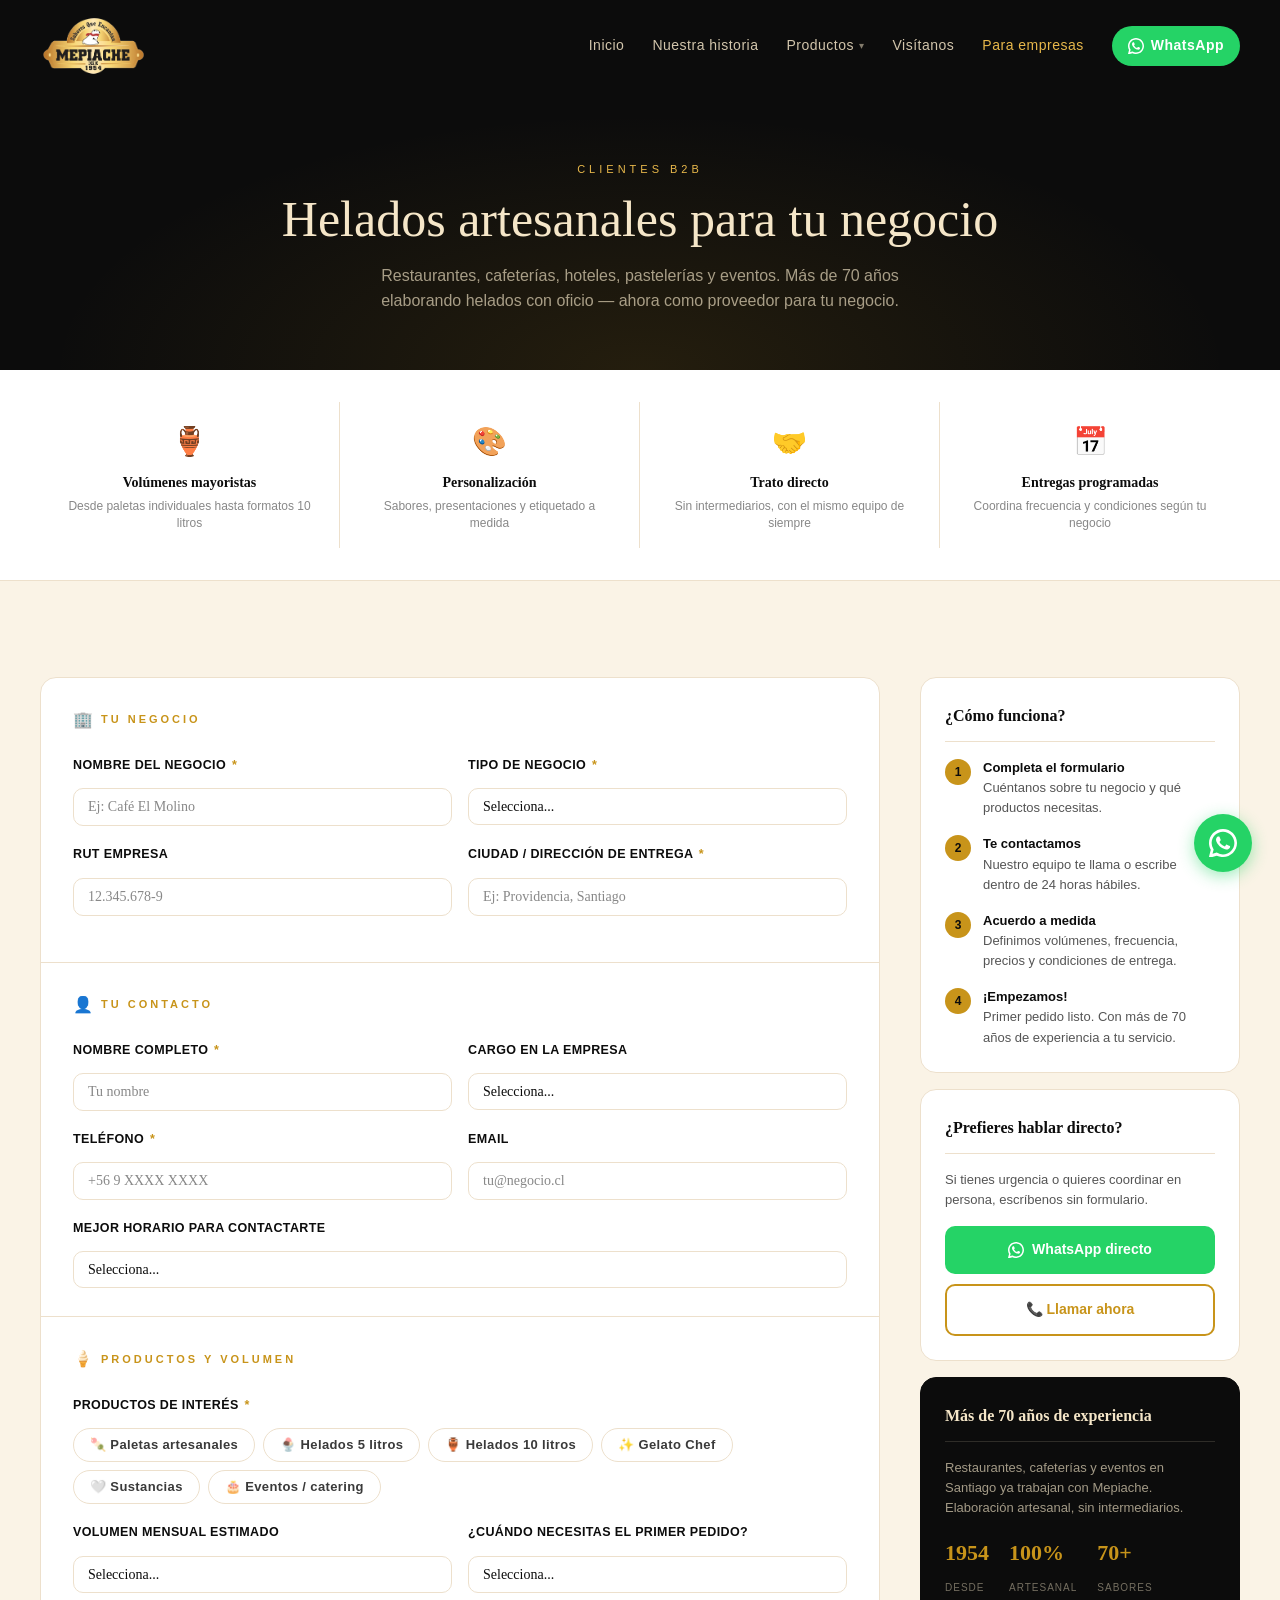
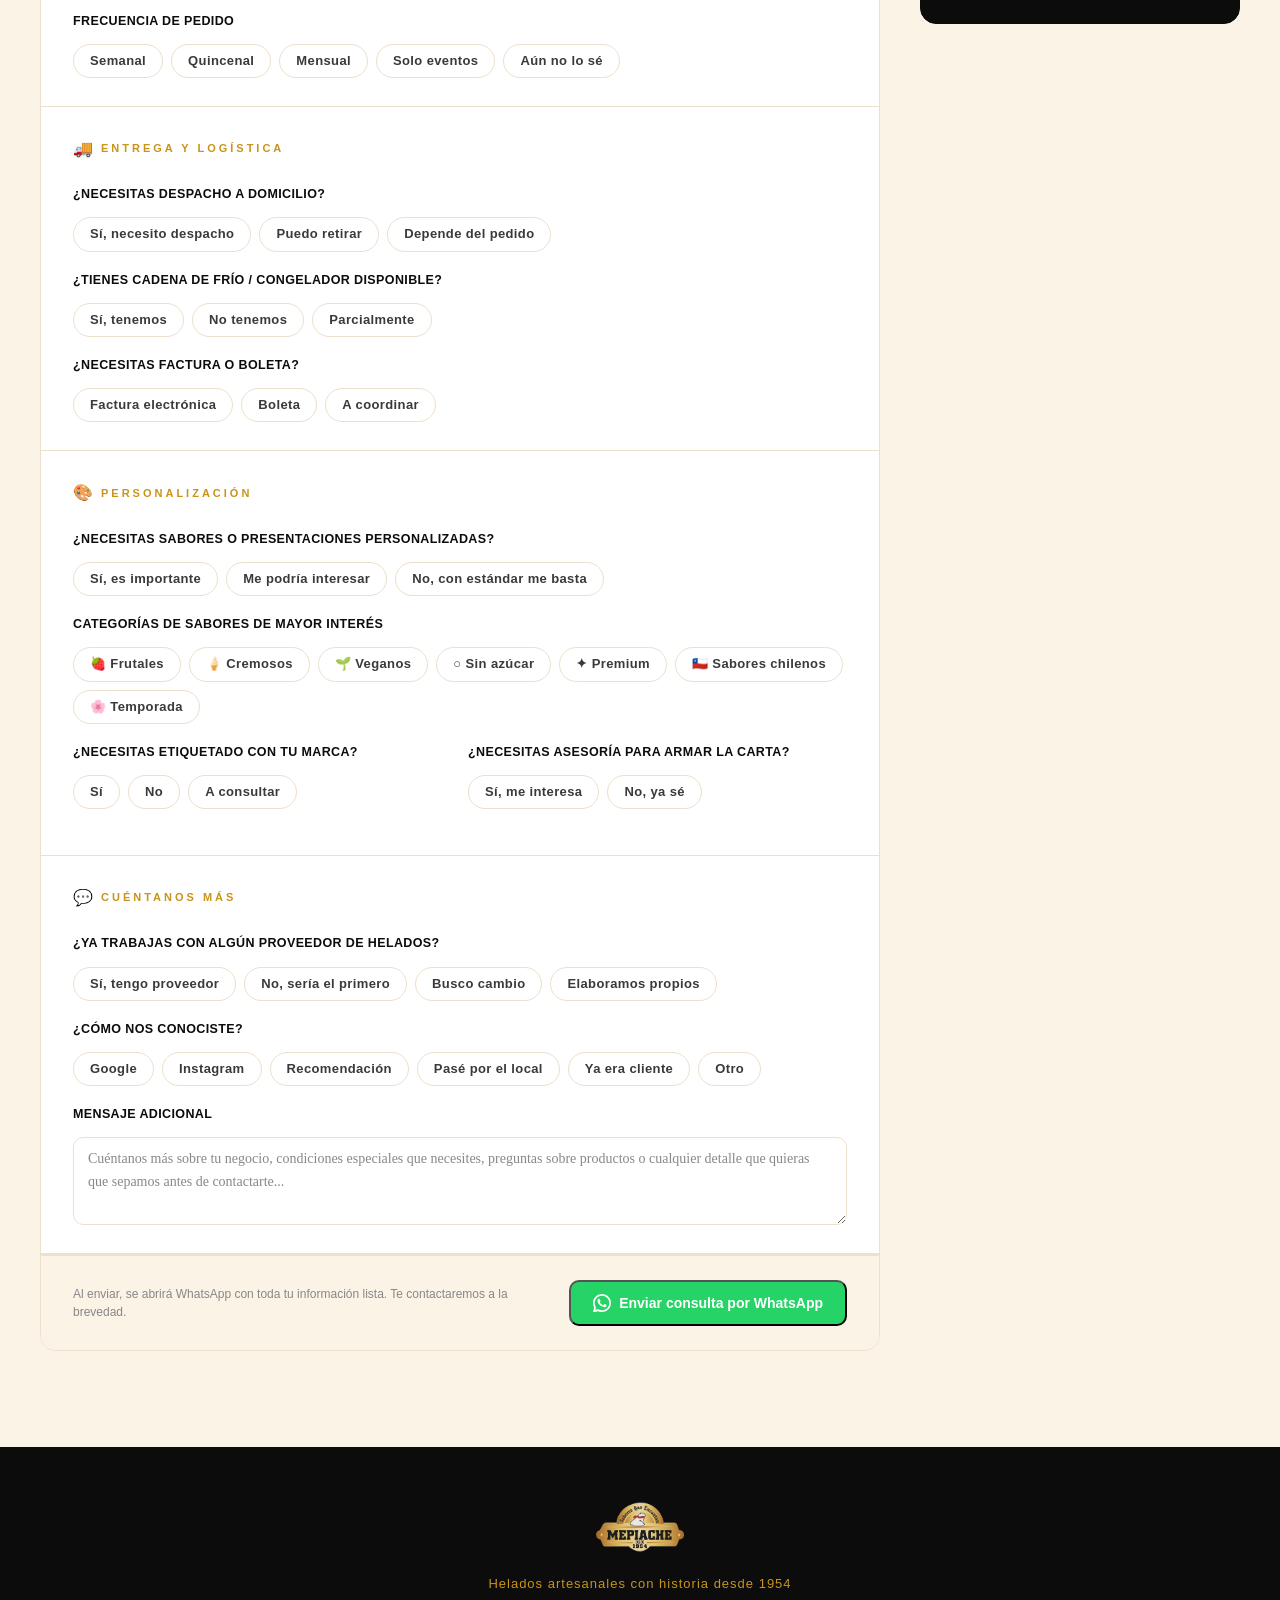
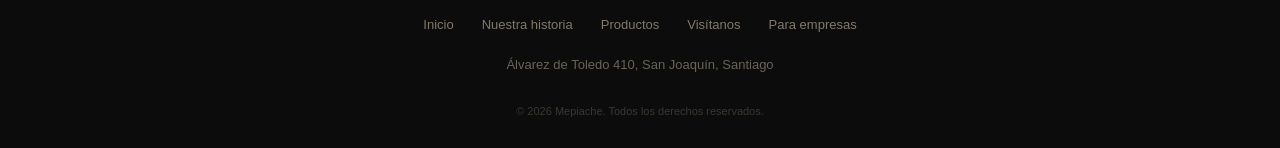
==== commit bcb9b6fa: "Limpia URLs del sitio: cleanUrls + redirects en Vercel - vercel.json: agrega cleanUrls:true para ser" ====
--- a/b2b.html
+++ b/b2b.html
@@ -12,27 +12,27 @@
   <!-- ════════════════ HEADER ════════════════ -->
   <header class="header">
     <div class="container header-inner">
-      <a href="index.html" class="logo-link">
+      <a href="/" class="logo-link">
         <img src="logo.png" alt="Mepiache Helados Artesanales" class="logo-img">
       </a>
       <button class="menu-toggle" aria-label="Abrir menú" aria-expanded="false">
         <span></span><span></span><span></span>
       </button>
       <nav class="nav">
-        <a href="index.html">Inicio</a>
-        <a href="historia.html">Nuestra historia</a>
+        <a href="/">Inicio</a>
+        <a href="/historia">Nuestra historia</a>
         <div class="nav-item">
-          <a href="productos.html">Productos</a>
+          <a href="/productos">Productos</a>
           <div class="dropdown-menu">
-            <a href="productos.html#paletas"><span class="dropdown-icono">🍡</span>Paletas</a>
-            <a href="productos.html#5litros"><span class="dropdown-icono">🍨</span>5 Litros</a>
-            <a href="productos.html#10litros"><span class="dropdown-icono">🏺</span>10 Litros</a>
-            <a href="productos.html#gelato"><span class="dropdown-icono">✨</span>Gelato Chef</a>
-            <a href="productos.html#sustancias"><span class="dropdown-icono">🤍</span>Sustancias</a>
+            <a href="/productos#paletas"><span class="dropdown-icono">🍡</span>Paletas</a>
+            <a href="/productos#5litros"><span class="dropdown-icono">🍨</span>5 Litros</a>
+            <a href="/productos#10litros"><span class="dropdown-icono">🏺</span>10 Litros</a>
+            <a href="/productos#gelato"><span class="dropdown-icono">✨</span>Gelato Chef</a>
+            <a href="/productos#sustancias"><span class="dropdown-icono">🤍</span>Sustancias</a>
           </div>
         </div>
-        <a href="visitanos.html">Visítanos</a>
-        <a href="b2b.html" class="activo">Para empresas</a>
+        <a href="/visitanos">Visítanos</a>
+        <a href="/b2b" class="activo">Para empresas</a>
         <a href="https://wa.me/56963914909?text=Hola%20Mepiache" target="_blank" class="btn-whatsapp">
           <svg xmlns="http://www.w3.org/2000/svg" width="16" height="16" fill="currentColor" viewBox="0 0 24 24"><path d="M17.472 14.382c-.297-.149-1.758-.867-2.03-.967-.273-.099-.471-.148-.67.15-.197.297-.767.966-.94 1.164-.173.199-.347.223-.644.075-.297-.15-1.255-.463-2.39-1.475-.883-.788-1.48-1.761-1.653-2.059-.173-.297-.018-.458.13-.606.134-.133.298-.347.446-.52.149-.174.198-.298.298-.497.099-.198.05-.371-.025-.52-.075-.149-.669-1.612-.916-2.207-.242-.579-.487-.5-.669-.51-.173-.008-.371-.01-.57-.01-.198 0-.52.074-.792.372-.272.297-1.04 1.016-1.04 2.479 0 1.462 1.065 2.875 1.213 3.074.149.198 2.096 3.2 5.077 4.487.709.306 1.262.489 1.694.625.712.227 1.36.195 1.871.118.571-.085 1.758-.719 2.006-1.413.248-.694.248-1.289.173-1.413-.074-.124-.272-.198-.57-.347z"/><path d="M12 0C5.373 0 0 5.373 0 12c0 2.124.558 4.122 1.535 5.854L.057 23.571a.75.75 0 00.914.914l5.674-1.472A11.942 11.942 0 0012 24c6.627 0 12-5.373 12-12S18.627 0 12 0zm0 21.75a9.713 9.713 0 01-4.951-1.355l-.355-.21-3.668.952.978-3.584-.23-.368A9.713 9.713 0 012.25 12C2.25 6.615 6.615 2.25 12 2.25S21.75 6.615 21.75 12 17.385 21.75 12 21.75z"/></svg>
           WhatsApp
@@ -399,11 +399,11 @@
       <img src="logo.png" alt="Mepiache" class="footer-logo">
       <p class="footer-tagline" data-config="tagline">Helados artesanales con historia desde 1954</p>
       <div class="footer-links">
-        <a href="index.html">Inicio</a>
-        <a href="historia.html">Nuestra historia</a>
-        <a href="productos.html">Productos</a>
-        <a href="visitanos.html">Visítanos</a>
-        <a href="b2b.html">Para empresas</a>
+        <a href="/">Inicio</a>
+        <a href="/historia">Nuestra historia</a>
+        <a href="/productos">Productos</a>
+        <a href="/visitanos">Visítanos</a>
+        <a href="/b2b">Para empresas</a>
       </div>
       <p class="footer-datos" data-config="direccion">Álvarez de Toledo 410, San Joaquín, Santiago</p>
       <p class="footer-copy" data-config="copyright">© 2026 Mepiache. Todos los derechos reservados.</p>
@@ -427,7 +427,15 @@
     });
     document.querySelectorAll('.nav-item > a').forEach(function(a) {
       a.addEventListener('click', function(e) {
-        if (window.innerWidth <= 768) { e.preventDefault(); this.closest('.nav-item').classList.toggle('abierto'); }
+        if (window.innerWidth <= 900) {
+          var ni = this.closest('.nav-item');
+          if (ni.classList.contains('abierto')) {
+            ni.classList.remove('abierto');
+          } else {
+            e.preventDefault();
+            ni.classList.add('abierto');
+          }
+        }
       });
     });
     document.addEventListener('click', function(e) {
--- a/styles.css
+++ b/styles.css
@@ -26,7 +26,8 @@
 
 /* ── RESET Y BASE ──────────────────────────────── */
 * { box-sizing: border-box; margin: 0; padding: 0; }
-html { scroll-behavior: smooth; }
+html { scroll-behavior: smooth; overflow-x: hidden; }
+body { overflow-x: hidden; }
 body {
   font-family: 'Georgia', 'Times New Roman', serif;
   color: var(--cafe);
@@ -34,9 +35,9 @@
   line-height: 1.7;
 }
 .container {
-  max-width: 1120px;
+  max-width: 1360px;
   margin: 0 auto;
-  padding: 0 28px;
+  padding: 0 40px;
 }
 img { max-width: 100%; display: block; }
 a { text-decoration: none; }
@@ -78,8 +79,8 @@
   background: var(--dorado);
   color: var(--negro);
   font-weight: bold;
-  font-size: 14px;
-  padding: 13px 28px;
+  font-size: 15px;
+  padding: 14px 32px;
   border-radius: var(--radio);
   border: 2px solid var(--dorado);
   cursor: pointer;
@@ -97,8 +98,8 @@
   background: transparent;
   color: var(--crema);
   font-weight: bold;
-  font-size: 14px;
-  padding: 13px 28px;
+  font-size: 15px;
+  padding: 14px 32px;
   border-radius: var(--radio);
   border: 2px solid rgba(245,230,200,0.6);
   font-family: Arial, sans-serif;
@@ -160,7 +161,7 @@
   top: 0;
   z-index: 200;
   background: var(--cafe);
-  padding: 10px 0;
+  padding: 14px 0;
   transition: box-shadow 0.3s;
 }
 .header.scrolled {
@@ -172,16 +173,16 @@
   align-items: center;
   gap: 16px;
 }
-.logo-img { height: 52px; width: auto; }
+.logo-img { height: 64px; width: auto; }
 .nav {
   display: flex;
   align-items: center;
-  gap: 24px;
+  gap: 28px;
 }
 .nav a {
   color: var(--crema);
   font-family: Arial, sans-serif;
-  font-size: 13px;
+  font-size: 14px;
   letter-spacing: 0.5px;
   transition: color 0.2s;
   opacity: 0.85;
@@ -307,7 +308,7 @@
 /* ── HERO (SPLIT) ───────────────────────────────── */
 .hero {
   background: var(--cafe);
-  min-height: 88vh;
+  min-height: 90vh;
   display: grid;
   grid-template-columns: 1fr 1fr;
   overflow: hidden;
@@ -324,20 +325,20 @@
   display: flex;
   flex-direction: column;
   justify-content: center;
-  padding: 80px 56px 80px 0;
+  padding: 100px 70px 100px 0;
   position: relative;
   z-index: 2;
 }
 .hero-desde {
   font-family: Arial, sans-serif;
-  font-size: 11px;
+  font-size: 12px;
   letter-spacing: 5px;
   text-transform: uppercase;
   color: var(--dorado);
   margin-bottom: 22px;
 }
 .hero h1 {
-  font-size: clamp(34px, 4.5vw, 60px);
+  font-size: clamp(36px, 4.5vw, 72px);
   color: var(--crema);
   line-height: 1.15;
   font-weight: normal;
@@ -346,11 +347,11 @@
 .hero h1 em { color: var(--dorado); font-style: italic; }
 .hero-sub {
   font-family: Arial, sans-serif;
-  font-size: 16px;
+  font-size: 18px;
   color: rgba(245,230,200,0.72);
   line-height: 1.65;
-  margin-bottom: 38px;
-  max-width: 480px;
+  margin-bottom: 40px;
+  max-width: 540px;
 }
 .hero-ctas { display: flex; gap: 14px; flex-wrap: wrap; }
 
@@ -377,7 +378,7 @@
 .hero-img-placeholder span { font-size: 52px; opacity: 0.4; }
 
 /* ── SECCIONES BASE ────────────────────────────── */
-.seccion { padding: 88px 0; }
+.seccion { padding: 96px 0; }
 .seccion-crema  { background: var(--crema-suave); }
 .seccion-crema2 { background: var(--crema-oscura); }
 .seccion-cafe   { background: var(--cafe); }
@@ -627,6 +628,14 @@
   max-width: 520px;
   margin: 0 auto;
   line-height: 1.6;
+}
+.page-hero-intro {
+  font-family: Arial, sans-serif;
+  font-size: 14.5px;
+  color: rgba(245,230,200,0.45);
+  max-width: 540px;
+  margin: 16px auto 0;
+  line-height: 1.7;
 }
 
 /* ── HISTORIA ───────────────────────────────────── */
@@ -888,6 +897,8 @@
   margin: 0;
 }
 
+.th-seccion-cuento { padding-bottom: 64px; }
+
 /* Navegación */
 .th-nav {
   display: flex;
@@ -981,6 +992,47 @@
   font-size: 15px;
   color: var(--gris-texto);
   line-height: 1.7;
+}
+
+/* ── HISTORIA RECONOCIDA ──────────────────────────── */
+.historia-reconocida {
+  padding: 72px 0;
+  background: var(--crema-suave);
+}
+.hr-grid {
+  display: grid;
+  grid-template-columns: repeat(4, 1fr);
+  gap: 20px;
+  margin-top: 44px;
+}
+.hr-card {
+  background: var(--blanco);
+  border-radius: var(--radio-lg);
+  padding: 28px 22px;
+  border: 1px solid var(--crema-oscura);
+  transition: box-shadow 0.2s, transform 0.2s;
+}
+.hr-card:hover {
+  box-shadow: var(--sombra-hover);
+  transform: translateY(-3px);
+}
+.hr-card-icono {
+  font-size: 26px;
+  margin-bottom: 14px;
+  display: block;
+}
+.hr-card-titulo {
+  font-size: 16px;
+  font-weight: normal;
+  color: var(--negro-suave);
+  margin-bottom: 10px;
+  line-height: 1.35;
+}
+.hr-card-texto {
+  font-family: Arial, sans-serif;
+  font-size: 13.5px;
+  color: var(--gris-texto);
+  line-height: 1.65;
 }
 
 .img-placeholder {
@@ -1207,11 +1259,15 @@
 
 /* ── DETALLE POR SABOR ──────────────────────────── */
 .sabor-detalle {
+  display: none;
   background: var(--blanco);
   border: 1.5px solid var(--dorado);
   border-radius: var(--radio-lg);
   padding: 20px 22px;
   margin-top: 20px;
+}
+.sabor-detalle.visible {
+  display: block;
   animation: fadeSlide 0.2s ease;
 }
 @keyframes fadeSlide {
@@ -1737,10 +1793,23 @@
   .reviews-layout { grid-template-columns: 1fr; gap: 32px; }
   .review-card { min-width: calc(50% - 8px); }
 }
+
+/* 1 card visible at <640px — match JS visibleCount() threshold */
+@media (max-width: 640px) {
+  .reviews-carousel-viewport { width: 100%; overflow: hidden; }
+  .review-card {
+    min-width: 0;       /* override any desktop/tablet value */
+    flex: 0 0 100%;     /* fill track width — more reliable than min-width: 100% */
+    max-width: 100%;
+  }
+}
+
 @media (max-width: 600px) {
-  .review-card { min-width: 100%; }
-  .carousel-prev { left: -12px; }
-  .carousel-next { right: -12px; }
+  /* Clip buttons that extend outside the outer — prevents scroll on iOS Safari */
+  .reviews-carousel-outer { overflow: hidden; width: 100%; }
+  /* Reposition buttons inside the clipping boundary */
+  .carousel-prev { left: 2px; }
+  .carousel-next { right: 2px; }
 }
 
 /* ── HIGHLIGHTS (INDEX) ─────────────────────────── */
@@ -1817,7 +1886,7 @@
   color: var(--dorado);
   letter-spacing: 1px;
 }
-.footer-links { display: flex; gap: 28px; }
+.footer-links { display: flex; flex-wrap: wrap; justify-content: center; gap: 14px 28px; }
 .footer-links a {
   font-family: Arial, sans-serif;
   font-size: 13px;
@@ -2264,9 +2333,9 @@
 }
 
 /* ── RESPONSIVE ─────────────────────────────────── */
-@media (max-width: 768px) {
-  body { overflow-x: hidden; }
-
+@media (max-width: 900px) {
+  .container { padding: 0 24px; }
+  .logo-img { height: 46px; }
   .menu-toggle { display: flex; }
   .header-inner { flex-wrap: wrap; }
 
@@ -2332,7 +2401,8 @@
   .hero-contenido { padding: 64px 28px 48px !important; text-align: center; }
   .hero-sub { margin: 0 auto 32px; }
   .hero-ctas { justify-content: center; }
-  .hero-imagen { display: none; }
+  .hero-imagen { display: block !important; width: 100%; aspect-ratio: 4/3; border-left: none; overflow: hidden; }
+  .hero-imagen > img { width: 100%; height: 100%; object-fit: cover; display: block; }
 
   .identidad-grid { grid-template-columns: 1fr 1fr; }
   .identidad-card { border-bottom: 1px solid var(--crema-oscura); }
@@ -2341,6 +2411,7 @@
   .historia-intro-grid,
   .historia-bloque { grid-template-columns: 1fr; gap: 32px; }
   .historia-bloque.invertir { direction: ltr; }
+  .hr-grid { grid-template-columns: repeat(2, 1fr); }
 
   .productos-preview-grid { grid-template-columns: 1fr; }
 
@@ -2369,19 +2440,55 @@
   .page-hero { padding: 48px 0 40px; }
 
   .hero-contenido { padding: 48px 18px 40px !important; }
+  .hero-imagen { aspect-ratio: 5/3; }
   .identidad-grid { grid-template-columns: 1fr; }
   .identidad-card { border-right: none; }
 
-  .tabs-nav { gap: 0; }
-  .tab-btn { padding: 12px 14px 14px; flex: 1; }
+  .tabs-nav {
+    overflow-x: auto;
+    -webkit-overflow-scrolling: touch;
+    scrollbar-width: none;
+  }
+  .tabs-nav::-webkit-scrollbar { display: none; }
+  .tab-btn { padding: 12px 14px 14px; flex: none; }
   .tab-desc-corta { display: none; }
 
-  .galeria-grid { grid-template-columns: 1fr; }
+  .galeria-grid {
+    display: flex;
+    overflow-x: auto;
+    scroll-snap-type: x proximity;
+    gap: 12px;
+    padding-bottom: 12px;
+    scrollbar-width: none;
+  }
+  .galeria-grid::-webkit-scrollbar { display: none; }
+  .galeria-item,
+  .galeria-item.grande,
+  .galeria-item.alto {
+    flex: 0 0 82%;
+    scroll-snap-align: center;
+  }
+  .galeria-item .galeria-placeholder,
+  .galeria-item.grande .galeria-placeholder,
+  .galeria-item.alto .galeria-placeholder { aspect-ratio: 4/3; }
+
   .wa-rapidos-grid { flex-direction: column; align-items: stretch; }
   .wa-rapido-btn { justify-content: center; }
 
   .stats { gap: 16px; }
   .hero-ctas { flex-direction: column; align-items: center; }
+
+  .th-panel {
+    grid-template-columns: 1fr;
+    padding: 24px 20px;
+    gap: 20px;
+  }
+  .th-panel-img { height: 200px; }
+  .th-panel-year { font-size: 36px; }
+
+  .th-nav { gap: 12px; }
+  .th-nav-dots { order: -1; width: 100%; justify-content: center; }
+  .th-btn { flex: 1; }
 
   .wa-flotante {
     bottom: 16px;
@@ -2391,3 +2498,250 @@
   }
   .footer { padding-bottom: 80px; }
 }
+
+/* ════════════════════════════════════════════════════
+   CONTACTO DRAWER
+════════════════════════════════════════════════════ */
+
+.contacto-overlay {
+  display: none;
+  position: fixed;
+  inset: 0;
+  background: rgba(12, 8, 4, 0.55);
+  z-index: 1100;
+  backdrop-filter: blur(2px);
+}
+.contacto-overlay.activo { display: block; }
+
+.contacto-tab-trigger {
+  position: fixed;
+  right: 0;
+  top: 50%;
+  transform: translateY(-50%);
+  z-index: 1090;
+  background: var(--negro-suave);
+  color: var(--crema);
+  border: none;
+  border-radius: 8px 0 0 8px;
+  padding: 22px 11px;
+  cursor: pointer;
+  writing-mode: vertical-rl;
+  font-family: Arial, sans-serif;
+  font-size: 12px;
+  font-weight: 700;
+  letter-spacing: 0.1em;
+  text-transform: uppercase;
+  box-shadow: -3px 0 16px rgba(0,0,0,0.22);
+  transition: background 0.2s;
+  line-height: 1;
+}
+.contacto-tab-trigger:hover { background: var(--dorado); }
+.contacto-tab-trigger span { transform: rotate(180deg); display: block; }
+
+.contacto-drawer {
+  position: fixed;
+  top: 0;
+  right: 0;
+  height: 100vh;
+  width: 440px;
+  max-width: 96vw;
+  background: var(--crema-suave);
+  z-index: 1200;
+  transform: translateX(100%);
+  transition: transform 0.35s cubic-bezier(0.4, 0, 0.2, 1);
+  box-shadow: -8px 0 40px rgba(0,0,0,0.20);
+  display: flex;
+  flex-direction: column;
+}
+.contacto-drawer.abierto { transform: translateX(0); }
+
+.contacto-drawer-inner {
+  display: flex;
+  flex-direction: column;
+  height: 100%;
+  overflow-y: auto;
+  overscroll-behavior: contain;
+}
+
+.contacto-drawer-header {
+  display: flex;
+  align-items: center;
+  justify-content: space-between;
+  padding: 20px 24px 0;
+  flex-shrink: 0;
+}
+
+.contacto-tabs-nav {
+  display: flex;
+  gap: 3px;
+  background: var(--crema-oscura);
+  border-radius: 8px;
+  padding: 4px;
+  flex: 1;
+  margin-right: 12px;
+}
+
+.contacto-tab-btn {
+  flex: 1;
+  border: none;
+  background: transparent;
+  color: var(--cafe-medio);
+  padding: 8px 10px;
+  border-radius: 6px;
+  font-size: 12.5px;
+  font-weight: 600;
+  cursor: pointer;
+  transition: background 0.2s, color 0.2s;
+  font-family: Arial, sans-serif;
+  letter-spacing: 0.02em;
+}
+.contacto-tab-btn.activo {
+  background: var(--negro-suave);
+  color: var(--crema);
+}
+
+.contacto-cerrar {
+  background: none;
+  border: none;
+  cursor: pointer;
+  color: var(--cafe-medio);
+  padding: 6px;
+  border-radius: 6px;
+  display: flex;
+  align-items: center;
+  justify-content: center;
+  flex-shrink: 0;
+  transition: background 0.2s;
+}
+.contacto-cerrar:hover { background: var(--crema-oscura); }
+
+.contacto-tab-panel {
+  display: none;
+  padding: 20px 24px 36px;
+  flex-direction: column;
+  gap: 18px;
+}
+.contacto-tab-panel.activo { display: flex; }
+
+.contacto-intro {
+  font-size: 14px;
+  color: var(--gris-texto);
+  line-height: 1.65;
+  margin: 0;
+}
+
+.contacto-form {
+  display: flex;
+  flex-direction: column;
+  gap: 14px;
+}
+
+.form-grupo {
+  display: flex;
+  flex-direction: column;
+  gap: 5px;
+}
+
+.form-grupo label {
+  font-size: 12.5px;
+  font-weight: 700;
+  font-family: Arial, sans-serif;
+  letter-spacing: 0.03em;
+  color: var(--cafe);
+}
+
+.form-grupo input,
+.form-grupo textarea,
+.form-grupo select {
+  border: 1.5px solid var(--crema-oscura);
+  border-radius: var(--radio);
+  padding: 10px 14px;
+  font-size: 14px;
+  font-family: 'Georgia', 'Times New Roman', serif;
+  color: var(--cafe);
+  background: var(--blanco);
+  transition: border-color 0.2s;
+  outline: none;
+  width: 100%;
+}
+.form-grupo input:focus,
+.form-grupo textarea:focus,
+.form-grupo select:focus { border-color: var(--dorado); }
+.form-grupo textarea { resize: vertical; min-height: 88px; }
+.form-grupo select { cursor: pointer; }
+
+.contacto-submit { width: 100%; text-align: center; justify-content: center; }
+
+.contacto-accesos {
+  border-top: 1px solid var(--crema-oscura);
+  padding-top: 18px;
+}
+.contacto-accesos-titulo {
+  font-size: 11px;
+  font-weight: 700;
+  font-family: Arial, sans-serif;
+  text-transform: uppercase;
+  letter-spacing: 0.1em;
+  color: var(--gris-suave);
+  margin: 0 0 10px;
+}
+.contacto-accesos-grid {
+  display: flex;
+  gap: 8px;
+  flex-wrap: wrap;
+}
+.contacto-acceso-btn {
+  display: inline-flex;
+  align-items: center;
+  gap: 6px;
+  padding: 7px 14px;
+  border: 1.5px solid var(--crema-oscura);
+  border-radius: 20px;
+  font-size: 13px;
+  font-family: Arial, sans-serif;
+  color: var(--cafe);
+  text-decoration: none;
+  transition: border-color 0.2s, background 0.2s;
+}
+.contacto-acceso-btn:hover {
+  border-color: var(--dorado);
+  background: rgba(200, 148, 26, 0.08);
+}
+
+.footer-link-discreto {
+  background: none;
+  border: none;
+  color: rgba(245,230,200,0.5);
+  font-size: 13px;
+  font-family: Arial, sans-serif;
+  cursor: pointer;
+  padding: 0;
+  text-decoration: none;
+  transition: color 0.2s;
+}
+.footer-link-discreto:hover { color: var(--dorado-claro); }
+
+@media (max-width: 600px) {
+  .contacto-tab-trigger {
+    writing-mode: horizontal-tb;
+    border-radius: 50%;
+    width: 44px;
+    height: 44px;
+    padding: 0;
+    top: auto;
+    bottom: 78px;
+    right: 16px;
+    transform: none;
+    display: flex;
+    align-items: center;
+    justify-content: center;
+  }
+  .contacto-tab-trigger span { display: none; }
+  .contacto-tab-trigger::after {
+    content: '✉';
+    font-size: 19px;
+    line-height: 1;
+  }
+  .contacto-drawer { width: 100vw; max-width: 100vw; }
+  .hr-grid { grid-template-columns: 1fr; }
+}
